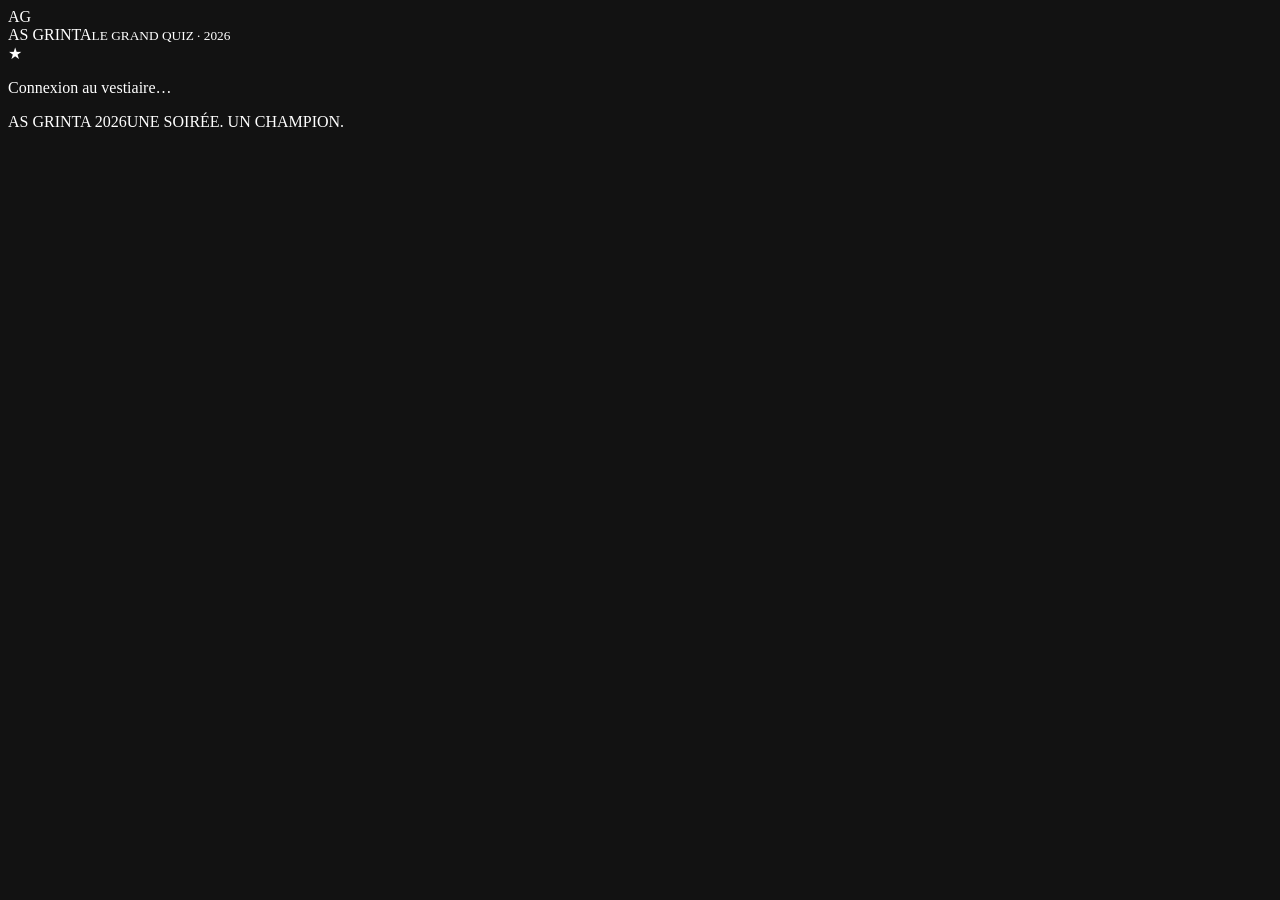
==== grinta-quiz/index.html @ 563c2465 "feat(grinta-quiz): add grinta-quiz/index.html" ====
<!doctype html>
<html lang="fr">
<head>
  <meta charset="utf-8">
  <meta name="viewport" content="width=device-width,initial-scale=1,viewport-fit=cover">
  <meta name="theme-color" content="#071628">
  <meta name="description" content="Le Grand Quiz AS Grinta 2026, une soirée, deux mi-temps, un champion.">
  <meta name="robots" content="noindex,nofollow,noarchive">
  <meta name="color-scheme" content="dark">
  <title>Grand Quiz AS Grinta 2026</title>
  <link rel="preconnect" href="https://fonts.googleapis.com">
  <link rel="preconnect" href="https://fonts.gstatic.com" crossorigin>
  <link href="https://fonts.googleapis.com/css2?family=Barlow+Condensed:wght@600;700;800;900&family=DM+Sans:wght@400;500;600;700;800&display=swap" rel="stylesheet">
  <link rel="stylesheet" href="./style.css">
  <script defer src="../vendor/supabase.js"></script>
  <script defer src="./app.js"></script>
</head>
<body>
  <div class="stadium-glow" aria-hidden="true"></div>
  <div class="shell">
    <header class="brand" aria-label="AS Grinta">
      <div class="crest" aria-hidden="true"><span>AG</span></div>
      <div class="brand-wordmark"><span>AS GRINTA</span><small>LE GRAND QUIZ · 2026</small></div>
      <div class="brand-mark" aria-hidden="true">★</div>
    </header>
    <main id="app" aria-live="polite"><div class="loading"><div class="spinner" aria-hidden="true"></div><p>Connexion au vestiaire…</p></div></main>
    <footer class="foot"><span>AS GRINTA 2026</span><span>UNE SOIRÉE. UN CHAMPION.</span></footer>
  </div>
  <div id="notice" role="status" aria-live="polite"></div>
</body>
</html>
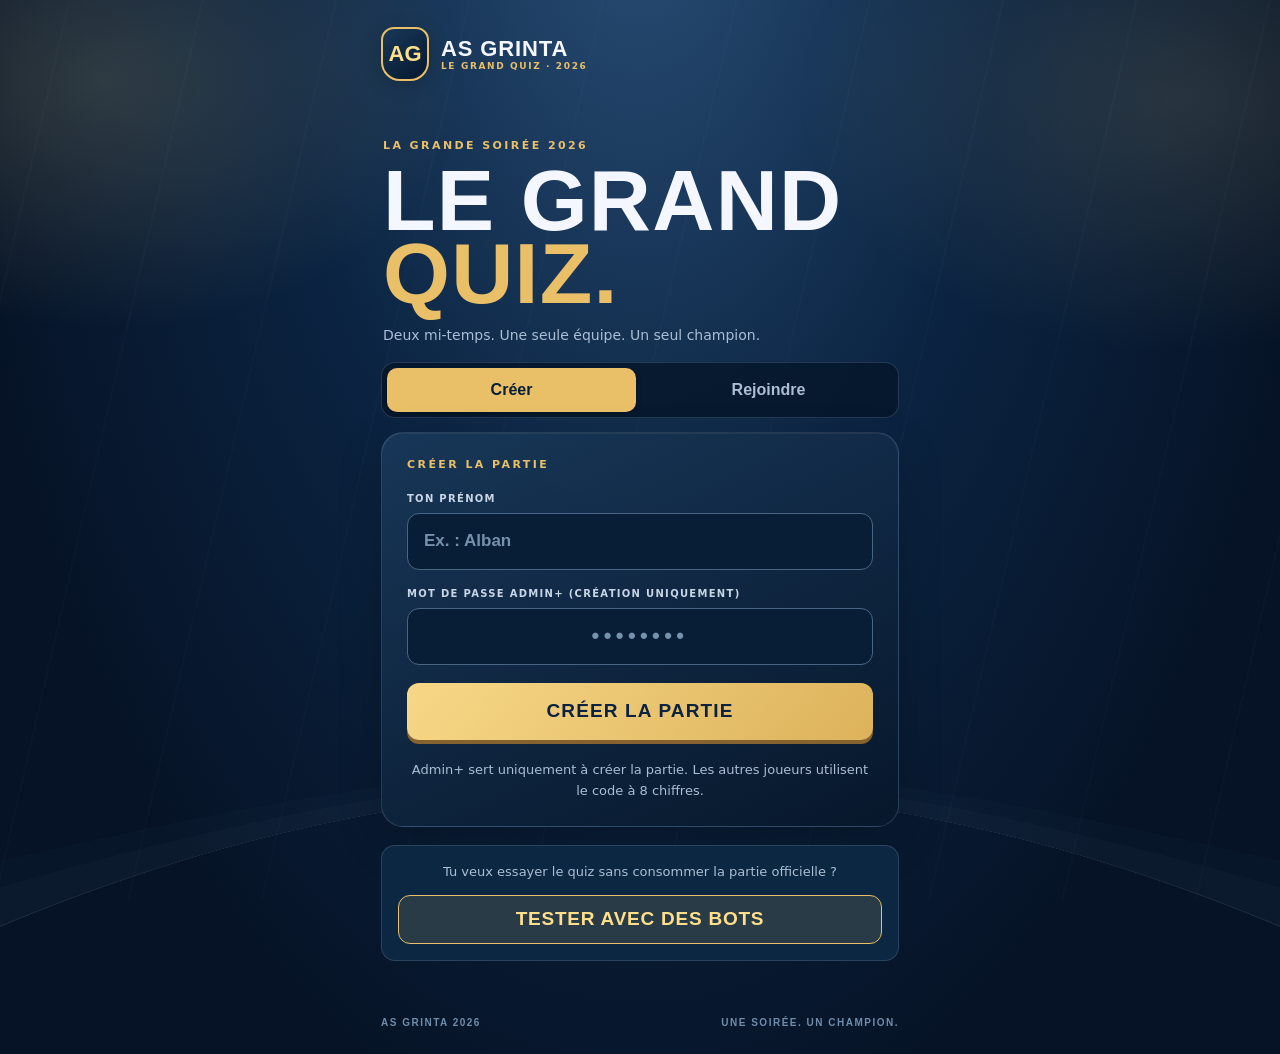
==== commit c980e4a3: "feat(qcm): add visible back to home button on every Grinta screen" ====
--- a/grinta-quiz/index.html
+++ b/grinta-quiz/index.html
@@ -21,7 +21,9 @@
     <header class="brand" aria-label="AS Grinta">
       <div class="crest" aria-hidden="true"><span>AG</span></div>
       <div class="brand-wordmark"><span>AS GRINTA</span><small>LE GRAND QUIZ · 2026</small></div>
-      <div class="brand-mark" aria-hidden="true">★</div>
+      <a class="brand-back" href="../" aria-label="Quitter le quiz et revenir aux jeux" title="Retour aux jeux">
+        <svg viewBox="0 0 24 24" aria-hidden="true"><path d="M6 6l12 12M18 6L6 18"/></svg>
+      </a>
     </header>
     <main id="app" aria-live="polite"><div class="loading"><div class="spinner" aria-hidden="true"></div><p>Connexion au vestiaire…</p></div></main>
     <footer class="foot"><span>AS GRINTA 2026</span><span>UNE SOIRÉE. UN CHAMPION.</span></footer>
--- a/grinta-quiz/style.css
+++ b/grinta-quiz/style.css
@@ -0,0 +1,41 @@
+:root{color-scheme:dark;--navy:#061326;--navy2:#0a2241;--panel:#102b4a;--line:rgba(178,201,235,.18);--text:#f4f7ff;--muted:#aabed5;--gold:#e9bf67;--gold-2:#ffdf8b;--green:#50d3a1;--red:#ff8589;--radius:22px;font-family:'DM Sans',system-ui,sans-serif}
+*{box-sizing:border-box}
+html{min-height:100%;background:var(--navy)}
+body{min-height:100dvh;margin:0;color:var(--text);overflow-x:hidden;background:radial-gradient(ellipse at 50% -15%,#2b5078 0%,#0b2442 42%,var(--navy) 78%)}
+.stadium-glow{position:fixed;inset:0;pointer-events:none;z-index:0;background:radial-gradient(ellipse at 8% 9%,rgba(255,228,147,.16),transparent 22%),radial-gradient(ellipse at 92% 11%,rgba(255,228,147,.13),transparent 23%),repeating-linear-gradient(103deg,transparent 0 66px,rgba(182,205,229,.018) 67px 68px,transparent 69px 130px)}
+.stadium-glow::after{content:'';position:absolute;bottom:-23%;left:50%;width:130vw;height:52vh;max-width:980px;transform:translateX(-50%) perspective(160px) rotateX(45deg);border:2px solid rgba(174,205,226,.13);border-radius:50%;box-shadow:0 0 0 90px rgba(174,205,226,.018),0 0 0 190px rgba(174,205,226,.012)}
+.shell{position:relative;z-index:1;display:flex;flex-direction:column;min-height:100dvh;max-width:550px;margin:auto;padding:clamp(14px,4vw,24px) max(16px,env(safe-area-inset-right)) max(18px,env(safe-area-inset-bottom)) max(16px,env(safe-area-inset-left))}
+.brand{display:flex;align-items:center;gap:12px;min-height:60px;margin-bottom:17px}.crest{display:grid;place-items:center;width:48px;height:54px;flex:none;background:linear-gradient(140deg,#173958,#06182f);border:2px solid var(--gold);border-radius:13px 13px 19px 19px;box-shadow:0 4px 20px #0003}.crest span{font-family:'Barlow Condensed',sans-serif;font-size:22px;font-weight:900;color:var(--gold-2)}.brand-wordmark{display:flex;flex-direction:column;gap:1px}.brand-wordmark>span{font:900 22px/1 'Barlow Condensed',sans-serif;letter-spacing:.04em}.brand-wordmark small{font-size:9px;font-weight:800;letter-spacing:.18em;color:var(--gold)}.brand-mark{margin-left:auto;color:var(--gold);opacity:.65;font-size:22px}
+main{flex:1;display:flex;flex-direction:column}.scene{animation:rise .35s cubic-bezier(.2,.8,.25,1) both;flex:1;display:flex;flex-direction:column}.eyebrow{text-transform:uppercase;letter-spacing:.22em;color:var(--gold);font-size:11px;font-weight:800}.hero{padding:20px 2px 15px}.hero h1,.hero h2,.display{font-family:'Barlow Condensed',sans-serif;font-weight:900;letter-spacing:.015em;text-transform:uppercase}.hero h1{font-size:clamp(54px,15vw,86px);line-height:.85;margin:12px 0 15px}.hero h1 .gold,.hero h2 .gold{color:var(--gold)}.hero h2{font-size:clamp(40px,11vw,64px);line-height:.9;margin:14px 0 12px}.hero p{color:var(--muted);line-height:1.55;margin:0;font-size:14px}
+.panel{padding:22px;border:1px solid var(--line);border-radius:var(--radius);background:linear-gradient(155deg,rgba(25,56,89,.95),rgba(7,23,43,.96));box-shadow:0 16px 45px #0003,inset 0 1px rgba(255,255,255,.055)}
+.field{display:block;margin:0 0 18px}.field span{display:block;color:#c8d6e6;font-size:10px;letter-spacing:.13em;font-weight:800;margin-bottom:9px;text-transform:uppercase}.field input{width:100%;height:57px;border-radius:12px;border:1px solid #496584;background:#081d36;color:#fff;padding:0 16px;font:600 17px 'DM Sans',sans-serif;outline:0}.field input::placeholder{color:#7691ac}.field input:focus{border-color:var(--gold);box-shadow:0 0 0 3px rgba(233,191,103,.16)}.field input.code{font:800 22px 'Barlow Condensed',sans-serif;letter-spacing:.2em;text-transform:uppercase;text-align:center}.primary{min-height:57px;width:100%;border:0;border-radius:12px;background:linear-gradient(130deg,#f7d887,#ddb25b);box-shadow:0 4px 0 #86632e;cursor:pointer;color:#0b2341;font:900 19px 'Barlow Condensed',sans-serif;letter-spacing:.06em;text-transform:uppercase}.primary:disabled{opacity:.65;cursor:wait}.muted{font-size:13px;color:var(--muted);line-height:1.6}.center{text-align:center}.section-title{display:flex;align-items:center;gap:12px;margin:15px 0}.section-title::after{content:'';flex:1;height:1px;background:var(--line)}.chip{display:inline-flex;align-items:center;gap:5px;border:1px solid #567392;border-radius:999px;padding:7px 13px;background:#102b4b;color:#d7e3ef;font-size:11px;font-weight:800;letter-spacing:.1em;text-transform:uppercase}
+.foot{display:flex;justify-content:space-between;gap:8px;color:#718cab;font:700 10px 'Barlow Condensed',sans-serif;letter-spacing:.15em;margin-top:30px;padding:8px 0}.loading{margin:auto;text-align:center;color:var(--muted)}.spinner{height:42px;width:42px;margin:0 auto 16px;border:3px solid #385778;border-top-color:var(--gold);border-radius:50%;animation:spin .9s linear infinite}
+.timer-line{display:flex;align-items:center;justify-content:space-between;gap:16px;margin:16px 0 11px}.big-timer{font:900 48px/.9 'Barlow Condensed',sans-serif;font-variant-numeric:tabular-nums;color:var(--gold-2)}.big-timer.urgent{color:var(--red)}.bar{height:7px;border-radius:999px;overflow:hidden;background:#09223c}.bar i{height:100%;display:block;width:100%;background:linear-gradient(90deg,#f2cf7a,#e8ad4e);border-radius:inherit;transition:width .12s linear}
+.roster{display:grid;grid-template-columns:repeat(2,minmax(0,1fr));gap:9px;padding:0;margin:18px 0;list-style:none}.roster li{display:flex;gap:9px;align-items:center;min-width:0;padding:11px 12px;border:1px solid var(--line);border-radius:12px;background:#102b4aa6;font-size:13px;font-weight:700;overflow-wrap:anywhere}.roster li.me{border-color:#c9a55b}.avatar{display:grid;place-items:center;flex:none;border-radius:50%;background:#274c70;color:var(--gold-2);height:27px;width:27px;font:900 15px 'Barlow Condensed',sans-serif}
+.kicker{display:flex;justify-content:space-between;gap:5px;align-items:center;padding:7px 0;margin-bottom:15px}.kicker>span{font-size:10px;letter-spacing:.12em;font-weight:800;color:var(--gold)}.kicker .pos{font-size:10px;color:var(--muted)}.question-card{padding:22px 19px 25px;border:1px solid rgba(233,191,103,.47);border-radius:21px;background:linear-gradient(155deg,#1c466b,#0d2b4c 65%,#09213d);box-shadow:0 12px 30px #0003}.question-card .number{font-size:11px;font-weight:800;letter-spacing:.18em;color:var(--gold)}.question-card h2{font:800 clamp(27px,7.4vw,39px)/1.16 'Barlow Condensed',sans-serif;text-transform:uppercase;margin:11px 0 0;overflow-wrap:anywhere}.choices{display:grid;gap:11px;margin-top:17px}.choice{min-height:66px;display:flex;align-items:center;gap:13px;width:100%;padding:11px 13px;border:1px solid #3b5a78;border-radius:14px;background:#132e4d;text-align:left;cursor:pointer;color:#f5f8fb;font:700 15px/1.3 'DM Sans',sans-serif}.choice .letter{display:grid;place-items:center;width:39px;height:39px;flex:none;border-radius:10px;background:#24476a;color:var(--gold);font:900 23px 'Barlow Condensed',sans-serif}.choice.selected{border:2px solid var(--gold);background:#294363;padding:10px 12px}.choice.selected .letter{background:var(--gold);color:#072341}.choice:disabled{cursor:default}.choice.correct{background:#13463f;border:2px solid var(--green);padding:10px 12px}.choice.correct .letter{background:var(--green);color:#07312b}.choice.wrong{border:2px solid var(--red);padding:10px 12px;background:#4b2637}.choice.wrong .letter{background:var(--red);color:#43151a}.choice.dim{opacity:.55}.response-note{min-height:33px;text-align:center;padding:13px;color:var(--muted);font-size:12px;font-weight:700}
+.result-status{font:900 42px/.94 'Barlow Condensed',sans-serif;text-transform:uppercase}.result-status.good{color:var(--green)}.result-status.bad{color:var(--red)}.score-gain{margin:12px 0;font:900 46px 'Barlow Condensed',sans-serif;color:var(--gold-2)}.small-list{margin:0;padding:0;list-style:none}.small-list li{display:flex;align-items:center;gap:10px;border-bottom:1px solid var(--line);padding:12px 2px;font-size:14px}.small-list li:last-child{border-bottom:0}.small-list li.you{color:var(--gold)}.small-list .rank-no{color:var(--muted);font:800 20px 'Barlow Condensed',sans-serif;width:24px}.small-list .rank-name{flex:1;font-weight:700}.small-list b{font:900 23px 'Barlow Condensed',sans-serif}.metric{display:flex;flex-direction:column;gap:8px;padding:18px;text-align:center}.metric .number{font:900 88px/.9 'Barlow Condensed',sans-serif;color:var(--gold-2)}.metric span{color:var(--muted);font-size:12px}.countdown-hint{font:700 14px 'DM Sans',sans-serif;color:var(--muted)}.podium{display:flex;align-items:flex-end;justify-content:center;gap:8px;margin:25px 0 15px}.pod{flex:1;min-width:0;display:flex;flex-direction:column;align-items:center;gap:6px;max-width:134px}.pod .circle{display:grid;place-items:center;width:55px;height:55px;border:2px solid var(--gold);border-radius:50%;background:#204466;color:var(--gold);font:900 23px 'Barlow Condensed',sans-serif}.pod .name{font-size:12px;font-weight:800;text-align:center;overflow-wrap:anywhere}.pod .step{display:grid;place-items:center;width:100%;height:75px;border-radius:12px 12px 3px 3px;background:#1a3c5b;color:var(--gold);font:900 40px 'Barlow Condensed',sans-serif;border:1px solid #3a5d7c}.pod.first .step{height:118px;background:linear-gradient(180deg,#8f722f,#463b2d);color:#ffe4a6;border-color:#d7b86f}.pod.third .step{height:56px}.pod .points{font:800 15px 'Barlow Condensed',sans-serif;color:var(--muted)}
+#notice{position:fixed;z-index:10;bottom:max(22px,env(safe-area-inset-bottom));left:50%;transform:translate(-50%,100px);max-width:min(90vw,460px);width:max-content;background:#e9bf67;color:#06213d;padding:13px 18px;border-radius:12px;font-size:13px;font-weight:800;box-shadow:0 9px 40px #0008;opacity:0;transition:transform .25s,opacity .25s}#notice.visible{transform:translate(-50%,0);opacity:1}
+@keyframes rise{from{opacity:0;transform:translateY(12px)}to{opacity:1;transform:translateY(0)}}@keyframes spin{to{transform:rotate(360deg)}}
+@media(min-height:830px){.hero{padding-top:38px}.panel{padding:25px}}
+@media(max-width:360px){.question-card h2{font-size:26px}.choice{font-size:13px}.panel{padding:17px}.hero h1{font-size:52px}}
+@media(prefers-reduced-motion:reduce){*,*::before,*::after{animation:none!important;transition:none!important}}
+/* One-time AS Grinta event: the creator uses Admin+; guests use the 8-digit room code. */
+.entry-tabs{display:grid;grid-template-columns:1fr 1fr;gap:8px;margin:0 0 14px;padding:5px;border:1px solid var(--line);background:rgba(7,23,43,.85);border-radius:14px}
+.entry-tabs button{padding:13px;border:0;border-radius:10px;background:transparent;color:var(--muted);font:800 16px 'DM Sans',sans-serif;cursor:pointer}
+.entry-tabs button.on{color:#081f37;background:var(--gold);box-shadow:0 2px 6px #0003}
+.entry-tabs button:focus-visible,.invite-button:focus-visible{outline:3px solid var(--gold-2);outline-offset:2px}
+.room-invite{display:flex;align-items:center;justify-content:space-between;gap:16px;padding:10px 0 18px;margin-bottom:15px;border-bottom:1px solid var(--line)}
+.room-code{font:900 clamp(31px,8vw,49px)/1.1 'Barlow Condensed',sans-serif;color:var(--gold-2);letter-spacing:.12em;font-variant-numeric:tabular-nums;margin-top:8px}
+.invite-button{background:var(--gold);color:#08213b;border:none;border-radius:12px;padding:13px 16px;font:800 14px 'DM Sans',sans-serif;cursor:pointer;flex:none}
+.invite-button:disabled{opacity:.5;cursor:default}
+@media(max-width:360px){.room-code{font-size:29px;letter-spacing:.07em}.invite-button{padding:12px;font-size:13px}}
+
+
+/* Real server-side bot rehearsals: permanently distinguished from the one-night final. */
+.rehearsal-banner{background:#243c57;border:1px solid var(--gold);padding:10px;border-radius:9px;color:var(--gold-2);text-align:center;font-size:11px;letter-spacing:.1em;font-weight:900;margin-bottom:8px}
+.rehearsal-note{border:1px solid var(--line);border-radius:14px;margin:18px 0;padding:16px;text-align:center;background:#0c2741}
+.rehearsal-note p{color:var(--muted);font-size:13px;line-height:1.55;margin:0 0 12px}
+.rehearsal-note a{color:var(--gold-2);font-size:13px;font-weight:900;text-decoration:underline;text-underline-offset:3px}
+.rehearsal-note .rehearsal-link{display:inline-flex;justify-content:center;align-items:center;width:100%;min-height:49px;border:1px solid var(--gold);border-radius:12px;background:rgba(233,191,103,.13);text-decoration:none;font-family:'Barlow Condensed',sans-serif;font-size:19px;letter-spacing:.04em}
+.field select{appearance:auto;width:100%;min-height:57px;border-radius:12px;border:1px solid #496584;background:#081d36;color:#fff;padding:0 16px;font:700 17px 'DM Sans',sans-serif}
+.practice-again{margin-top:20px}
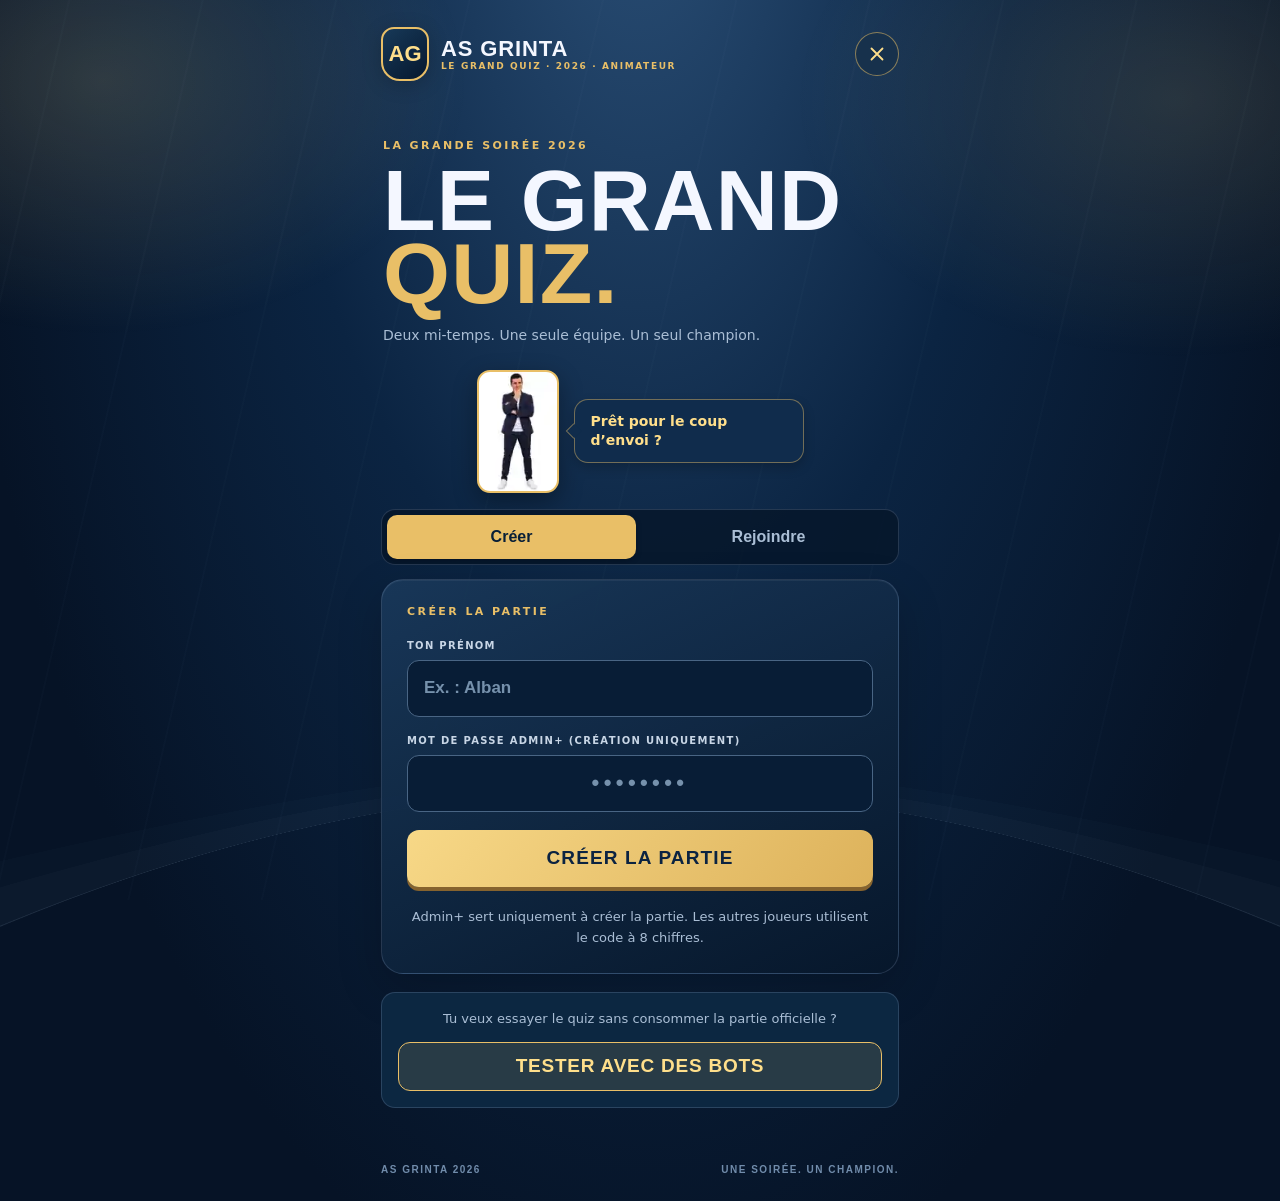
==== commit abbdb179: "feat(grinta): make updated presenter version identifiable on phone" ====
--- a/grinta-quiz/index.html
+++ b/grinta-quiz/index.html
@@ -20,7 +20,7 @@
   <div class="shell">
     <header class="brand" aria-label="AS Grinta">
       <div class="crest" aria-hidden="true"><span>AG</span></div>
-      <div class="brand-wordmark"><span>AS GRINTA</span><small>LE GRAND QUIZ · 2026</small></div>
+      <div class="brand-wordmark"><span>AS GRINTA</span><small>LE GRAND QUIZ · 2026 · ANIMATEUR</small></div>
       <a class="brand-back" href="../" aria-label="Quitter le quiz et revenir aux jeux" title="Retour aux jeux">
         <svg viewBox="0 0 24 24" aria-hidden="true"><path d="M6 6l12 12M18 6L6 18"/></svg>
       </a>
--- a/grinta-quiz/style.css
+++ b/grinta-quiz/style.css
@@ -39,3 +39,53 @@
 .rehearsal-note .rehearsal-link{display:inline-flex;justify-content:center;align-items:center;width:100%;min-height:49px;border:1px solid var(--gold);border-radius:12px;background:rgba(233,191,103,.13);text-decoration:none;font-family:'Barlow Condensed',sans-serif;font-size:19px;letter-spacing:.04em}
 .field select{appearance:auto;width:100%;min-height:57px;border-radius:12px;border:1px solid #496584;background:#081d36;color:#fff;padding:0 16px;font:700 17px 'DM Sans',sans-serif}
 .practice-again{margin-top:20px}
+
+
+/* Same close/back affordance as other Soulieteur mini-games, on every phase. */
+.brand-back{margin-left:auto;flex:none;display:grid;place-items:center;width:44px;height:44px;border:1px solid rgba(233,191,103,.55);border-radius:50%;background:#17314c;color:var(--gold-2);text-decoration:none;cursor:pointer}
+.brand-back svg{width:22px;height:22px;fill:none;stroke:currentColor;stroke-width:2;stroke-linecap:round}
+.brand-back:focus-visible{outline:3px solid var(--gold);outline-offset:3px}
+.brand-back:active{transform:scale(.96)}
+
+
+/* Club-provided original presenter poses, compact mobile atlas (4 columns, 2 rows).
+   These are the original supplied photographs scaled down without changing facial features. */
+.presenter-shot{display:flex;align-items:center;justify-content:center;gap:15px;max-width:100%;min-height:95px;margin:8px 0 16px}
+.presenter-photo{flex:none;width:82px;height:123px;border:2px solid var(--gold);border-radius:13px;background-color:#fff;
+background-image:url("[data-uri]");
+background-repeat:no-repeat;background-size:400% 200%;box-shadow:0 8px 25px #0005}
+.presenter-thinking .presenter-photo{background-position:0% 0%}
+.presenter-excited .presenter-photo{background-position:33.333% 0%}
+.presenter-surprised .presenter-photo{background-position:66.667% 0%}
+.presenter-confident .presenter-photo{background-position:100% 0%}
+.presenter-puzzled .presenter-photo{background-position:0% 100%}
+.presenter-facepalm .presenter-photo{background-position:33.333% 100%}
+.presenter-victory .presenter-photo{background-position:66.667% 100%}
+.presenter-question .presenter-photo{background-position:100% 100%}
+.presenter-cheer .presenter-photo{background-position:66.667% 100%}
+.presenter-bubble{position:relative;border:1px solid rgba(233,191,103,.45);background:#102c4c;color:var(--gold-2);border-radius:14px;padding:12px 16px;max-width:230px;font-size:14px;font-weight:800;line-height:1.35;box-shadow:0 5px 12px #0003}
+.presenter-bubble::before{content:"";position:absolute;left:-7px;top:50%;transform:translateY(-50%) rotate(45deg);width:10px;height:10px;background:#102c4c;border-left:1px solid rgba(233,191,103,.45);border-bottom:1px solid rgba(233,191,103,.45)}
+.add-bot{width:100%;padding:12px;border:1px solid rgba(233,191,103,.65);border-radius:12px;background:#173d5a;color:var(--gold-2);font:800 17px 'DM Sans',sans-serif;margin:10px 0;cursor:pointer}
+.add-bot:disabled{opacity:.4;cursor:default}
+.start-quiz{margin-top:8px}
+.bot-label{font-size:9px;background:#194766;color:var(--gold);padding:2px 4px;border-radius:4px;vertical-align:middle;letter-spacing:.08em}
+@media(max-width:360px){.presenter-photo{width:70px;height:105px}.presenter-bubble{font-size:12px;padding:10px 12px}}
+
+
+/* Host controls — match the other Soulieteur lobbies, never auto-add bots. */
+.add-bot{display:block;width:100%;min-height:50px;border:1px solid var(--gold);border-radius:12px;background:#112f4d;color:var(--gold-2);font:800 17px 'DM Sans',sans-serif;margin:17px 0 10px;cursor:pointer}
+.add-bot:disabled,.start-quiz:disabled{opacity:.52;cursor:default}
+.start-quiz{margin-bottom:15px}
+.bot-label{display:inline-block;margin-left:6px;padding:3px 6px;border-radius:5px;background:rgba(233,191,103,.19);color:var(--gold-2);font-size:9px;font-weight:800;letter-spacing:.08em;vertical-align:middle}
+
+
+/* Kick / remove bots before manual kickoff, as in the other mini-games. */
+.roster .remove-bot{margin-left:auto;flex:none;width:31px;height:31px;border-radius:50%;border:1px solid rgba(233,191,103,.65);background:#223950;color:#fff;font-size:23px;line-height:28px;cursor:pointer}
+.roster .remove-bot:disabled{opacity:.5;cursor:default}
+.roster .remove-bot:focus-visible{outline:2px solid var(--gold-2);outline-offset:2px}
+
+/* Keep the four answer options reachable on small smartphones even with the presenter. */
+.scene[data-screen="question"] .presenter-shot{min-height:0;justify-content:flex-end;gap:9px;margin:3px 0 7px}
+.scene[data-screen="question"] .presenter-photo{width:45px;height:68px;border-radius:9px}
+.scene[data-screen="question"] .presenter-bubble{max-width:170px;padding:8px 11px;font-size:11px}
+.scene[data-screen="question"] .question-card{margin-top:7px!important}
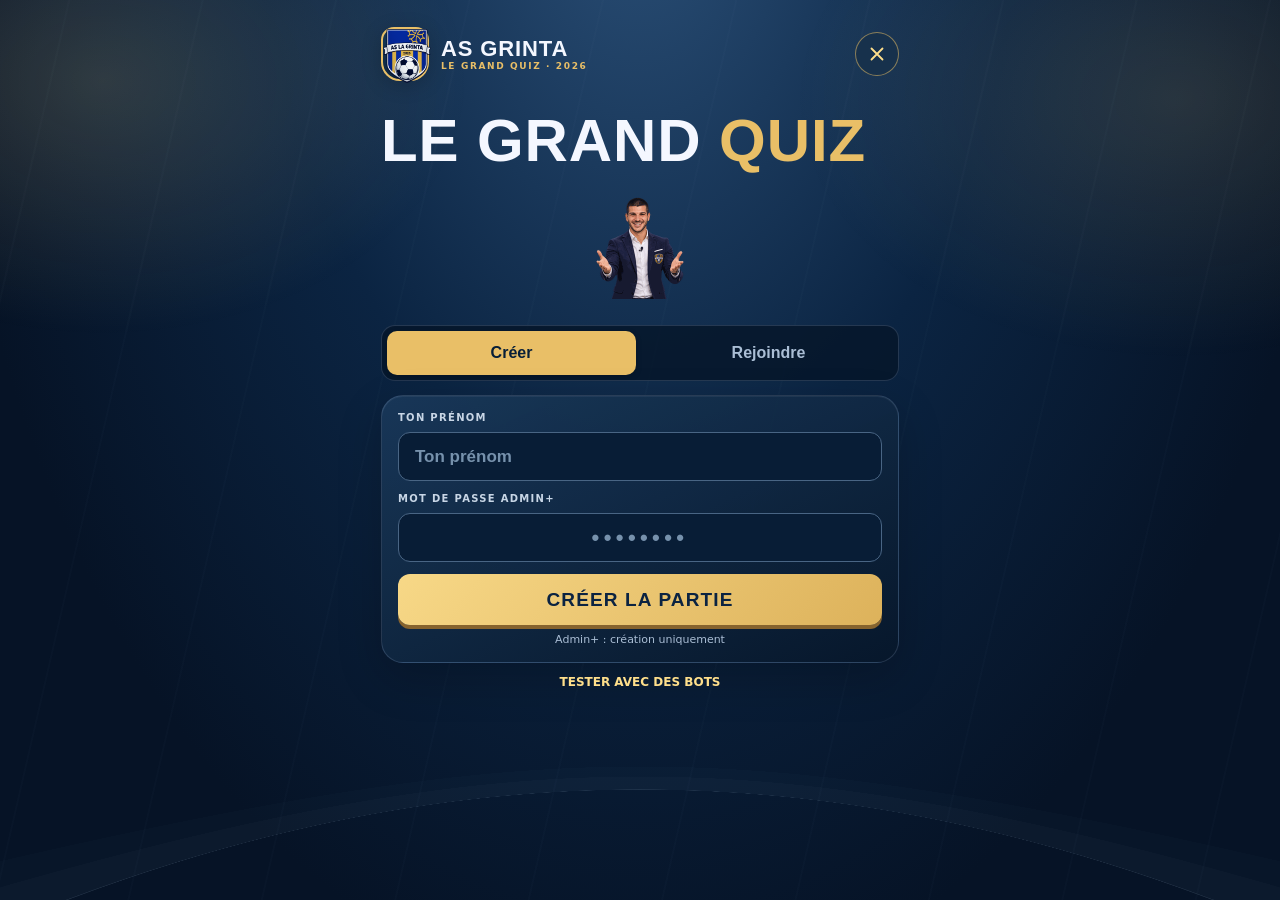
==== commit 9d1ee67f: "ui(asgq): use authentic club crest and clean quiz header" ====
--- a/grinta-quiz/index.html
+++ b/grinta-quiz/index.html
@@ -19,14 +19,13 @@
   <div class="stadium-glow" aria-hidden="true"></div>
   <div class="shell">
     <header class="brand" aria-label="AS Grinta">
-      <div class="crest" aria-hidden="true"><span>AG</span></div>
-      <div class="brand-wordmark"><span>AS GRINTA</span><small>LE GRAND QUIZ · 2026 · ANIMATEUR</small></div>
+      <div class="crest crest-authentic"><img src="./as-grinta-crest.webp" width="48" height="54" alt="Écusson officiel AS Grinta"></div>
+      <div class="brand-wordmark"><span>AS GRINTA</span><small>LE GRAND QUIZ · 2026</small></div>
       <a class="brand-back" href="../" aria-label="Quitter le quiz et revenir aux jeux" title="Retour aux jeux">
         <svg viewBox="0 0 24 24" aria-hidden="true"><path d="M6 6l12 12M18 6L6 18"/></svg>
       </a>
     </header>
     <main id="app" aria-live="polite"><div class="loading"><div class="spinner" aria-hidden="true"></div><p>Connexion au vestiaire…</p></div></main>
-    <footer class="foot"><span>AS GRINTA 2026</span><span>UNE SOIRÉE. UN CHAMPION.</span></footer>
   </div>
   <div id="notice" role="status" aria-live="polite"></div>
 </body>
--- a/grinta-quiz/style.css
+++ b/grinta-quiz/style.css
@@ -50,28 +50,53 @@
 
 /* Club-provided original presenter poses, compact mobile atlas (4 columns, 2 rows).
    These are the original supplied photographs scaled down without changing facial features. */
-.presenter-shot{display:flex;align-items:center;justify-content:center;gap:15px;max-width:100%;min-height:95px;margin:8px 0 16px}
-.presenter-photo{flex:none;width:82px;height:123px;border:2px solid var(--gold);border-radius:13px;background-color:#fff;
-background-image:url("[data-uri]");
-background-repeat:no-repeat;background-size:400% 200%;box-shadow:0 8px 25px #0005}
+/* Cut-out presenter: transparent PNG, original supplied photos, no card or white backdrop. */
+.presenter-shot{display:flex;justify-content:center;align-items:center;gap:0;min-height:0;margin:2px 0 9px}
+.presenter-photo{flex:none;width:96px;height:144px;border:0;border-radius:0;background-color:transparent;background-image:url("./presenter-atlas.png");background-repeat:no-repeat;background-size:400% 200%;background-position:0 0;box-shadow:none;filter:none}
 .presenter-thinking .presenter-photo{background-position:0% 0%}
 .presenter-excited .presenter-photo{background-position:33.333% 0%}
 .presenter-surprised .presenter-photo{background-position:66.667% 0%}
 .presenter-confident .presenter-photo{background-position:100% 0%}
 .presenter-puzzled .presenter-photo{background-position:0% 100%}
 .presenter-facepalm .presenter-photo{background-position:33.333% 100%}
-.presenter-victory .presenter-photo{background-position:66.667% 100%}
-.presenter-question .presenter-photo{background-position:100% 100%}
-.presenter-cheer .presenter-photo{background-position:66.667% 100%}
-.presenter-bubble{position:relative;border:1px solid rgba(233,191,103,.45);background:#102c4c;color:var(--gold-2);border-radius:14px;padding:12px 16px;max-width:230px;font-size:14px;font-weight:800;line-height:1.35;box-shadow:0 5px 12px #0003}
-.presenter-bubble::before{content:"";position:absolute;left:-7px;top:50%;transform:translateY(-50%) rotate(45deg);width:10px;height:10px;background:#102c4c;border-left:1px solid rgba(233,191,103,.45);border-bottom:1px solid rgba(233,191,103,.45)}
-.add-bot{width:100%;padding:12px;border:1px solid rgba(233,191,103,.65);border-radius:12px;background:#173d5a;color:var(--gold-2);font:800 17px 'DM Sans',sans-serif;margin:10px 0;cursor:pointer}
-.add-bot:disabled{opacity:.4;cursor:default}
-.start-quiz{margin-top:8px}
-.bot-label{font-size:9px;background:#194766;color:var(--gold);padding:2px 4px;border-radius:4px;vertical-align:middle;letter-spacing:.08em}
-@media(max-width:360px){.presenter-photo{width:70px;height:105px}.presenter-bubble{font-size:12px;padding:10px 12px}}
-
-
+.presenter-victory .presenter-photo{background-position:100% 100%}
+.presenter-question .presenter-photo{background-position:33.333% 0%}
+.presenter-cheer .presenter-photo{background-position:0% 100%}
+.presenter-bubble{display:none}
+.scene[data-screen="question"] .presenter-photo{width:64px;height:96px}
+.scene[data-screen="lobby"] .presenter-photo{width:80px;height:120px}
+.scene[data-screen="reveal"] .presenter-photo{width:76px;height:114px}
+.scene[data-screen="join"] .presenter-photo{width:90px;height:135px}
+/* Minimal content density, matching other Soulieteur game screens. */
+.hero.hero-compact{padding:6px 0 4px}
+.hero-compact h1{font-size:clamp(41px,10vw,60px);line-height:1;margin:4px 0}
+.hero-compact h2{font-size:clamp(34px,9vw,48px);line-height:1;margin:2px 0}
+.join-panel{padding:16px}
+.join-panel .field{margin-bottom:12px}
+.join-panel .field input{height:49px}
+.join-panel .primary{min-height:51px}
+.entry-hint{margin:8px 0 0;text-align:center;font-size:11px;color:var(--muted)}
+.lobby-panel{padding:14px}
+.lobby-panel .room-invite{margin:0;padding:0 0 8px}
+.lobby-panel .roster{margin:8px 0 13px}
+.rehearsal-banner{background:none;border:0;margin:0;padding:0 0 4px;opacity:.7;letter-spacing:.07em;font-size:9px}
+.quiet-link{display:block;margin:12px 0 5px;text-align:center;color:var(--gold-2);font-size:12px;font-weight:800;text-decoration:none}
+.quiet-link:focus-visible{outline:2px solid var(--gold);outline-offset:4px}
+.ranking-panel{padding:7px 16px}
+.champion-name{color:var(--gold-2);font:900 clamp(34px,9vw,52px) 'Barlow Condensed',sans-serif;text-align:center;margin:4px 0}
+.answer-reveal{display:flex;align-items:center;flex-wrap:wrap;gap:8px;padding:13px;border-radius:13px;background:#133251}
+.answer-reveal span{font-size:10px;letter-spacing:.08em;font-weight:800;color:var(--muted)}
+.answer-reveal strong{font:800 18px/1.25 'DM Sans',sans-serif;flex:1 1 55%;overflow-wrap:anywhere}
+.answer-reveal b{font:900 18px 'Barlow Condensed',sans-serif;color:var(--gold-2)}
+.scene[data-screen="question"] .timer-line{margin:3px 0}
+.scene[data-screen="question"] .big-timer{font-size:37px}
+.scene[data-screen="question"] .kicker{margin-bottom:5px}
+.scene[data-screen="question"] .question-card{padding:13px}
+.scene[data-screen="question"] .question-card h2{font-size:clamp(23px,7vw,34px);margin:0}
+.scene[data-screen="question"] .choices{gap:8px;margin-top:9px}
+.scene[data-screen="question"] .choice{min-height:54px;padding:8px 11px}
+.scene[data-screen="question"] .response-note{min-height:15px;padding:4px}
+@media(max-width:360px){.scene[data-screen="question"] .presenter-photo{width:58px;height:87px}.join-panel{padding:12px}}
 /* Host controls — match the other Soulieteur lobbies, never auto-add bots. */
 .add-bot{display:block;width:100%;min-height:50px;border:1px solid var(--gold);border-radius:12px;background:#112f4d;color:var(--gold-2);font:800 17px 'DM Sans',sans-serif;margin:17px 0 10px;cursor:pointer}
 .add-bot:disabled,.start-quiz:disabled{opacity:.52;cursor:default}
@@ -84,8 +109,8 @@
 .roster .remove-bot:disabled{opacity:.5;cursor:default}
 .roster .remove-bot:focus-visible{outline:2px solid var(--gold-2);outline-offset:2px}
 
-/* Keep the four answer options reachable on small smartphones even with the presenter. */
-.scene[data-screen="question"] .presenter-shot{min-height:0;justify-content:flex-end;gap:9px;margin:3px 0 7px}
-.scene[data-screen="question"] .presenter-photo{width:45px;height:68px;border-radius:9px}
-.scene[data-screen="question"] .presenter-bubble{max-width:170px;padding:8px 11px;font-size:11px}
-.scene[data-screen="question"] .question-card{margin-top:7px!important}
+/* Host-only manual control: no timer or progress UI. */
+.choice.readonly{cursor:default;user-select:text}
+.host-next{margin-top:18px}
+
+.host-label{display:inline-block;margin-left:6px;padding:3px 6px;border-radius:5px;background:rgba(80,211,161,.14);color:var(--green);font-size:9px;font-weight:800;letter-spacing:.04em;vertical-align:middle}
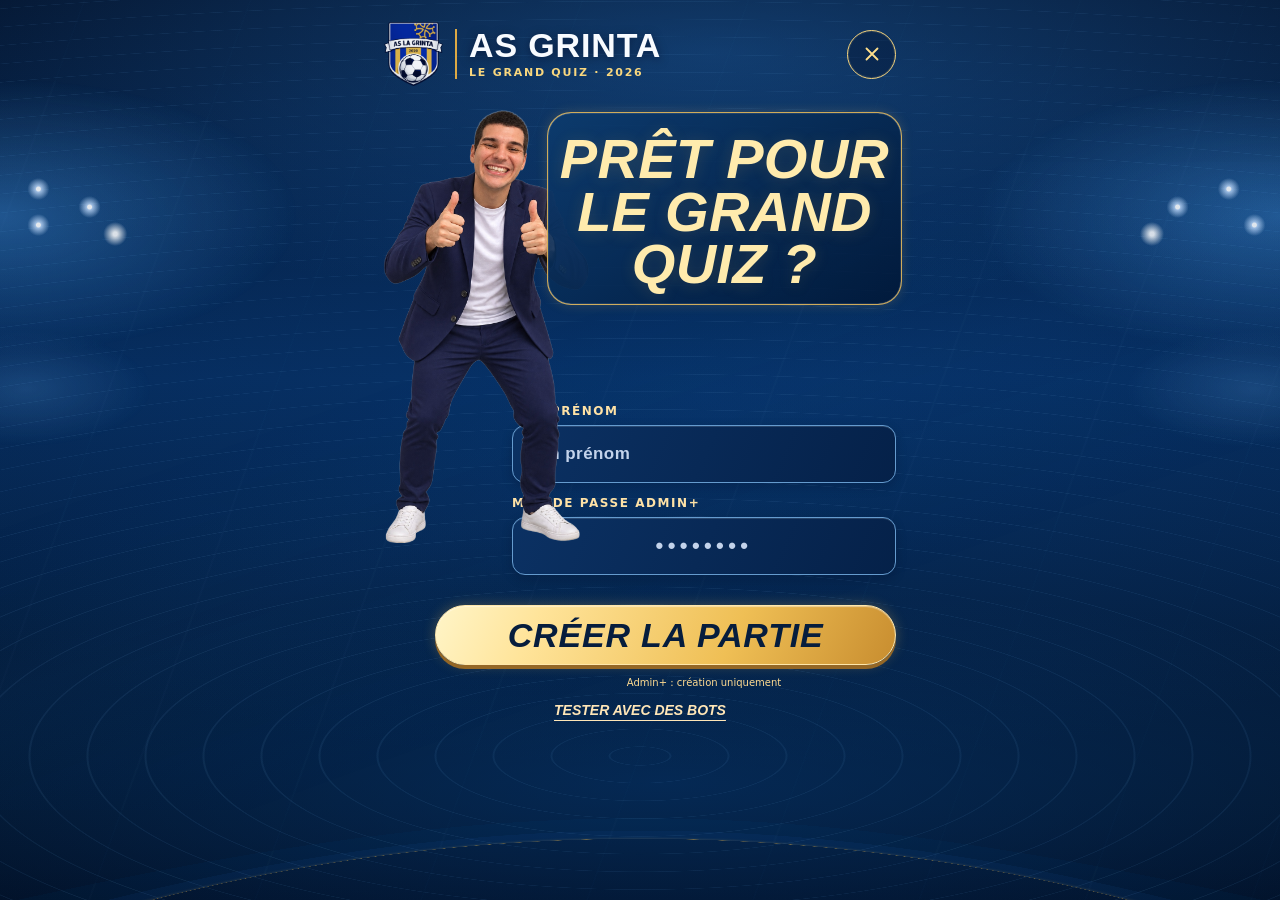
==== commit d8551b6f: "Grand Quiz: add persistent network status indicator" ====
--- a/grinta-quiz/index.html
+++ b/grinta-quiz/index.html
@@ -25,6 +25,7 @@
         <svg viewBox="0 0 24 24" aria-hidden="true"><path d="M6 6l12 12M18 6L6 18"/></svg>
       </a>
     </header>
+    <div id="network-status" role="status" aria-live="polite" hidden>Connexion interrompue. Reconnexion automatique en cours…</div>
     <main id="app" aria-live="polite"><div class="loading"><div class="spinner" aria-hidden="true"></div><p>Connexion au vestiaire…</p></div></main>
   </div>
   <div id="notice" role="status" aria-live="polite"></div>
--- a/grinta-quiz/style.css
+++ b/grinta-quiz/style.css
@@ -48,20 +48,10 @@
 .brand-back:active{transform:scale(.96)}
 
 
-/* Club-provided original presenter poses, compact mobile atlas (4 columns, 2 rows).
-   These are the original supplied photographs scaled down without changing facial features. */
-/* Cut-out presenter: transparent PNG, original supplied photos, no card or white backdrop. */
+/* Each club photograph is a separate full-resolution 1024×1536 transparent PNG.
+   No upscaling from a low-resolution sprite, and no white image backgrounds. */
 .presenter-shot{display:flex;justify-content:center;align-items:center;gap:0;min-height:0;margin:2px 0 9px}
-.presenter-photo{flex:none;width:96px;height:144px;border:0;border-radius:0;background-color:transparent;background-image:url("./presenter-atlas.png");background-repeat:no-repeat;background-size:400% 200%;background-position:0 0;box-shadow:none;filter:none}
-.presenter-thinking .presenter-photo{background-position:0% 0%}
-.presenter-excited .presenter-photo{background-position:33.333% 0%}
-.presenter-surprised .presenter-photo{background-position:66.667% 0%}
-.presenter-confident .presenter-photo{background-position:100% 0%}
-.presenter-puzzled .presenter-photo{background-position:0% 100%}
-.presenter-facepalm .presenter-photo{background-position:33.333% 100%}
-.presenter-victory .presenter-photo{background-position:100% 100%}
-.presenter-question .presenter-photo{background-position:33.333% 0%}
-.presenter-cheer .presenter-photo{background-position:0% 100%}
+.presenter-photo{display:block;flex:none;width:96px;height:auto;aspect-ratio:2 / 3;object-fit:contain;object-position:center bottom;border:0;border-radius:0;background:transparent;box-shadow:none;filter:none;image-rendering:auto}
 .presenter-bubble{display:none}
 .scene[data-screen="question"] .presenter-photo{width:64px;height:96px}
 .scene[data-screen="lobby"] .presenter-photo{width:80px;height:120px}
@@ -101,7 +91,6 @@
 .add-bot{display:block;width:100%;min-height:50px;border:1px solid var(--gold);border-radius:12px;background:#112f4d;color:var(--gold-2);font:800 17px 'DM Sans',sans-serif;margin:17px 0 10px;cursor:pointer}
 .add-bot:disabled,.start-quiz:disabled{opacity:.52;cursor:default}
 .start-quiz{margin-bottom:15px}
-.bot-label{display:inline-block;margin-left:6px;padding:3px 6px;border-radius:5px;background:rgba(233,191,103,.19);color:var(--gold-2);font-size:9px;font-weight:800;letter-spacing:.08em;vertical-align:middle}
 
 
 /* Kick / remove bots before manual kickoff, as in the other mini-games. */
@@ -113,4 +102,1399 @@
 .choice.readonly{cursor:default;user-select:text}
 .host-next{margin-top:18px}
 
-.host-label{display:inline-block;margin-left:6px;padding:3px 6px;border-radius:5px;background:rgba(80,211,161,.14);color:var(--green);font-size:9px;font-weight:800;letter-spacing:.04em;vertical-align:middle}
+
+/* AS Grinta — mobile-first master-operated quiz. No clipped iPhone status-bar area. */
+html,body{overflow-x:hidden}
+body{-webkit-text-size-adjust:100%;overscroll-behavior-y:contain}
+.shell{min-height:100dvh;max-width:520px;padding-top:calc(env(safe-area-inset-top,0px) + 16px);padding-bottom:calc(env(safe-area-inset-bottom,0px) + 18px)}
+/* Transparent header: keep the original club crest, title and accessible exit, without a contrasting bar. */
+.brand{position:relative;top:auto;z-index:5;min-height:56px;margin:0 0 6px;padding:5px 1px;background:transparent;backdrop-filter:none;-webkit-backdrop-filter:none;box-shadow:none;border:0}
+.crest.crest-authentic{width:48px;height:54px;padding:0;border:0;background:none;box-shadow:none;border-radius:0}
+.crest-authentic img{display:block;width:100%;height:100%;object-fit:contain;filter:none}
+.brand-wordmark>span{font-size:21px}
+.brand-wordmark small{font-size:9px}
+.brand-back{min-width:44px;min-height:44px;touch-action:manipulation}
+.scene{overflow:visible;min-width:0;padding-bottom:6px}
+.panel{max-width:100%}
+.stage-head{display:grid;grid-template-columns:minmax(0,1fr) auto;align-items:center;gap:6px;min-width:0;min-height:154px;margin:0 0 10px}
+.stage-head .stage-copy{min-width:0}
+.stage-copy h1,.stage-copy h2{font-family:'Barlow Condensed',sans-serif;font-weight:900;letter-spacing:.012em;line-height:.91;text-transform:uppercase;margin:0}
+.stage-copy h1{font-size:clamp(47px,13vw,68px)}
+.stage-copy h2{font-size:clamp(36px,10vw,52px)}
+.stage-copy .gold{color:var(--gold-2)}
+.stage-head .presenter-shot{justify-content:end;align-items:center;margin:0;overflow:visible;min-width:0}
+.stage-head .presenter-photo{width:112px;height:168px;flex:none;background:transparent;object-fit:contain;filter:none;border:0;box-shadow:none}
+.stage-lobby{min-height:119px;margin-bottom:6px}
+.stage-lobby .presenter-photo{width:90px;height:135px}
+.stage-intro .presenter-photo{width:120px;height:180px}
+.stage-halftime .presenter-photo{width:96px;height:144px}
+.stage-reveal{min-height:113px;margin:0 0 7px}
+.stage-reveal .presenter-photo{width:85px;height:127.5px}
+.stage-podium .presenter-photo{width:108px;height:162px}
+.scene[data-screen="join"] .entry-tabs{margin-top:0}
+.scene[data-screen="join"] .join-panel{margin-top:0}
+.scene[data-screen="question"] .question-topline{display:flex;align-items:center;justify-content:space-between;gap:9px;min-height:105px}
+.scene[data-screen="question"] .question-topline .kicker{display:flex;flex-direction:column;align-items:flex-start;gap:10px;margin:0;flex:1}
+.scene[data-screen="question"] .question-topline .kicker>span{font-size:12px}
+.scene[data-screen="question"] .question-topline .kicker .pos{font-size:12px}
+.scene[data-screen="question"] .question-topline .presenter-shot{margin:0;justify-content:flex-end}
+.scene[data-screen="question"] .question-topline .presenter-photo{width:82px;height:123px}
+.scene[data-screen="question"] .question-card{margin-top:0}
+.scene[data-screen="question"] .choice.readonly{cursor:default;user-select:none}
+.scene[data-screen="question"] .choices{margin-bottom:10px}
+.scene[data-screen="question"] .start-quiz{margin-top:12px}
+.scene[data-screen="reveal"] .result-status{font-size:clamp(30px,8.5vw,40px);line-height:1}
+.scene[data-screen="reveal"] .answer-reveal{margin-bottom:6px}
+.scene[data-screen="intro"] .panel{padding:16px}
+.scene[data-screen="halftime"] .start-quiz{margin-top:14px}
+.scene[data-screen="finished"] .podium{margin-top:12px}
+.primary,.choice,.invite-button,.add-bot,.entry-tabs button{touch-action:manipulation}
+.host-next,.start-quiz[data-start-quiz]{position:sticky;bottom:calc(env(safe-area-inset-bottom,0px) + 9px);z-index:3;box-shadow:0 3px 0 #86632e,0 8px 24px #061326bd}
+.primary:focus-visible,.choice:focus-visible,.add-bot:focus-visible{outline:3px solid var(--gold-2);outline-offset:3px}
+/* The presenter atlas positions correspond to the actual supplied gestures. */
+@media(max-height:740px){
+  .shell{padding-top:calc(env(safe-area-inset-top,0px) + 8px);padding-bottom:calc(env(safe-area-inset-bottom,0px) + 10px)}
+  .brand{min-height:50px;margin-bottom:3px;padding:2px 0}
+  .crest.crest-authentic{width:41px;height:47px}
+  .stage-head{min-height:122px;margin-bottom:5px}
+  .stage-head .presenter-photo{width:90px;height:135px}
+  .stage-intro .presenter-photo{width:100px;height:150px}
+  .stage-lobby{min-height:108px}
+  .stage-lobby .presenter-photo{width:80px;height:120px}
+  .stage-reveal{min-height:100px}
+  .stage-reveal .presenter-photo{width:74px;height:111px}
+  .stage-copy h1{font-size:clamp(42px,12vw,59px)}
+  .stage-copy h2{font-size:clamp(34px,9vw,46px)}
+  .scene[data-screen="question"] .question-topline{min-height:85px}
+  .scene[data-screen="question"] .question-topline .presenter-photo{width:68px;height:102px}
+  .entry-tabs{margin-bottom:9px}
+  .entry-tabs button{padding:10px}
+  .join-panel{padding:13px}
+  .join-panel .field input{height:47px}
+  .join-panel .primary{min-height:49px}
+}
+@media(max-width:359px){
+  .brand-wordmark>span{font-size:19px}
+  .stage-head{grid-template-columns:minmax(0,1fr) 78px;gap:3px}
+  .stage-head .presenter-photo{width:78px;height:117px}
+  .stage-copy h1{font-size:43px}
+  .stage-copy h2{font-size:35px}
+  .scene[data-screen="question"] .question-topline .presenter-photo{width:62px;height:93px}
+  .scene[data-screen="question"] .question-card h2{font-size:25px}
+}
+
+/* Make the original transparent presenter a leading, readable visual on phones.
+   The image occupies its own column, never covers the answer buttons or room code. */
+.stage-head{
+  grid-template-columns:minmax(0,47%) minmax(0,1fr);
+  column-gap:8px;
+  min-height:220px;
+  align-items:center;
+  isolation:isolate;
+}
+.stage-head .presenter-shot{
+  grid-column:1;
+  grid-row:1;
+  align-self:end;
+  justify-content:flex-start;
+  align-items:flex-end;
+  width:100%;
+  min-width:0;
+  margin:0;
+}
+.stage-head .stage-copy{
+  grid-column:2;
+  grid-row:1;
+  min-width:0;
+  align-self:center;
+}
+.stage-head .presenter-photo{
+  display:block;
+  width:min(100%,clamp(138px,43vw,180px));
+  height:auto;
+  aspect-ratio:2 / 3;
+  background-size:400% 200%;
+  background-color:transparent;
+}
+.stage-lobby{min-height:228px;margin-bottom:6px}
+.scene[data-screen="lobby"] .stage-lobby .presenter-photo{width:min(100%,clamp(148px,46vw,190px));height:auto}
+.stage-welcome{min-height:218px}
+.scene[data-screen="join"] .stage-welcome .presenter-photo{width:min(100%,clamp(138px,43vw,180px));height:auto}
+.stage-intro{min-height:230px}
+.stage-intro .presenter-photo{width:min(100%,clamp(145px,44vw,180px));height:auto}
+.stage-halftime{min-height:216px}
+.stage-halftime .presenter-photo{width:min(100%,clamp(138px,42vw,175px));height:auto}
+.stage-reveal{min-height:204px;margin-bottom:8px}
+.scene[data-screen="reveal"] .stage-reveal .presenter-photo{width:min(100%,clamp(134px,41vw,168px));height:auto}
+.stage-podium{min-height:233px}
+.stage-podium .presenter-photo{width:min(100%,clamp(145px,44vw,182px));height:auto}
+/* On question screens the presenter sits LEFT of the question number. */
+.scene[data-screen="question"] .question-topline{
+  display:grid;
+  grid-template-columns:minmax(0,39%) minmax(0,1fr);
+  align-items:center;
+  column-gap:12px;
+  min-height:182px;
+}
+.scene[data-screen="question"] .question-topline .presenter-shot{
+  grid-column:1;
+  grid-row:1;
+  justify-content:flex-start;
+  align-self:end;
+  margin:0;
+}
+.scene[data-screen="question"] .question-topline .presenter-photo{
+  width:min(100%,clamp(115px,36vw,158px));
+  height:auto;
+  aspect-ratio:2 / 3;
+}
+.scene[data-screen="question"] .question-topline .kicker{
+  grid-column:2;
+  grid-row:1;
+  align-items:flex-start;
+  margin:0;
+  min-width:0;
+}
+/* Shorter screens keep a generously sized figure but prioritise controls. */
+@media(max-height:740px){
+  .stage-head{min-height:183px}
+  .stage-head .presenter-photo{width:min(100%,130px);height:auto}
+  .stage-lobby{min-height:190px}
+  .scene[data-screen="lobby"] .stage-lobby .presenter-photo{width:min(100%,138px);height:auto}
+  .scene[data-screen="join"] .stage-welcome .presenter-photo{width:min(100%,130px);height:auto}
+  .scene[data-screen="reveal"] .stage-reveal .presenter-photo{width:min(100%,130px);height:auto}
+  .stage-intro,.stage-podium{min-height:201px}
+  .stage-reveal{min-height:174px}
+  .scene[data-screen="question"] .question-topline{min-height:152px}
+  .scene[data-screen="question"] .question-topline .presenter-photo{width:min(100%,107px);height:auto}
+}
+@media(max-width:359px){
+  .stage-head{grid-template-columns:minmax(0,43%) minmax(0,1fr);column-gap:6px}
+  .stage-head .presenter-photo{width:100%;height:auto}
+  .scene[data-screen="join"] .stage-welcome .presenter-photo,
+  .scene[data-screen="lobby"] .stage-lobby .presenter-photo,
+  .scene[data-screen="reveal"] .stage-reveal .presenter-photo{width:100%;height:auto}
+  .stage-copy h2{font-size:clamp(34px,9vw,43px)}
+  .scene[data-screen="question"] .question-topline{grid-template-columns:minmax(0,36%) minmax(0,1fr);column-gap:8px}
+  .scene[data-screen="question"] .question-topline .presenter-photo{width:100%;height:auto}
+}
+
+
+/* ═══════════════════════════════════════════════════════════════════════
+   AS GRINTA / GRAND QUIZ — CLUB-NIGHT BROADCAST ART DIRECTION
+   Original crest + full-resolution host photography, without image filters.
+   Deliberately no countdown, timer, automatic transition or extra copy.
+   ═══════════════════════════════════════════════════════════════════════ */
+:root{
+  --stage-ink:#07172e;
+  --stage-blue:#102f53;
+  --stage-blue-light:#1d456c;
+  --stage-gold:#f4cd78;
+  --stage-gold-bright:#ffe5a2;
+  --stage-rule:rgba(244,205,120,.32);
+  --stage-soft:rgba(193,218,238,.20);
+}
+body{
+  background:
+    radial-gradient(ellipse 90% 45% at 50% -10%,rgba(51,102,151,.58),transparent 86%),
+    radial-gradient(ellipse 120% 55% at 48% 45%,rgba(17,54,89,.70),transparent 85%),
+    linear-gradient(160deg,#0b233e 0%,#06162b 76%);
+}
+.stadium-glow{
+  background:
+    radial-gradient(ellipse 36% 19% at 7% 11%,rgba(252,220,152,.10),transparent 91%),
+    radial-gradient(ellipse 36% 19% at 94% 11%,rgba(252,220,152,.10),transparent 91%),
+    repeating-linear-gradient(110deg,transparent 0 96px,rgba(179,212,240,.020) 97px 98px,transparent 99px 192px);
+}
+.stadium-glow::after{
+  border:1px solid rgba(185,213,234,.10);
+  box-shadow:0 0 0 68px rgba(189,214,233,.012),0 0 0 156px rgba(189,214,233,.008);
+}
+.brand{margin-bottom:13px}
+.brand-wordmark>span{font-size:clamp(21px,6vw,25px);letter-spacing:.065em}
+.brand-wordmark small{letter-spacing:.21em;color:var(--stage-gold)}
+.brand-back{background:rgba(13,40,69,.62);border-color:var(--stage-rule)}
+.brand-back:hover{background:rgba(38,70,104,.75)}
+.scene{position:relative;min-width:0}
+.eyebrow{color:var(--stage-gold);letter-spacing:.20em}
+.panel{
+  border:1px solid rgba(189,212,235,.18);
+  background:linear-gradient(153deg,rgba(23,55,89,.95),rgba(8,28,51,.97) 78%);
+  box-shadow:0 18px 46px rgba(0,10,27,.30),inset 0 1px rgba(255,255,255,.07);
+}
+.primary{
+  border:1px solid rgba(255,239,190,.46);
+  background:linear-gradient(115deg,#ffdfa0 0%,#edbf65 55%,#c99b46 100%);
+  color:#0a203a;
+  box-shadow:0 4px 0 #765323,0 9px 27px rgba(1,11,23,.3);
+  font-size:19px;
+  letter-spacing:.095em;
+}
+.primary:enabled:active{transform:translateY(2px);box-shadow:0 2px 0 #765323}
+.primary:disabled{opacity:.52;cursor:not-allowed;filter:saturate(.55)}
+.stage-head{
+  position:relative;
+  isolation:isolate;
+  overflow:visible;
+}
+.stage-head::before{
+  content:"";position:absolute;z-index:-1;
+  width:58%;height:88%;top:5%;left:0;
+  border-radius:50%;
+  background:radial-gradient(ellipse,rgba(69,122,171,.24),rgba(32,79,123,.07) 49%,transparent 72%);
+  pointer-events:none;
+}
+.stage-head .presenter-photo{image-rendering:auto;filter:none;box-shadow:none}
+.stage-copy h1,.stage-copy h2{
+  color:#f8f8fb;
+  font-weight:900;
+  letter-spacing:.025em;
+  text-shadow:0 3px 20px rgba(1,10,27,.28);
+}
+.stage-copy h2::after,.stage-copy h1::after{
+  content:"";display:block;width:46px;height:3px;
+  background:linear-gradient(90deg,var(--stage-gold-bright),#bd8b3e);
+  border-radius:4px;margin:13px 0 0;
+}
+.stage-welcome .stage-copy h1{font-size:clamp(43px,12vw,65px)}
+.stage-lobby .stage-copy h2{font-size:clamp(37px,10vw,56px)}
+.stage-intro,.stage-halftime,.stage-podium{
+  border-bottom:1px solid rgba(234,199,122,.18);
+  padding-bottom:7px;
+}
+.stage-intro::after,.stage-halftime::after{
+  position:absolute;z-index:-1;right:0;top:2px;
+  font:900 clamp(86px,25vw,122px)/.9 'Barlow Condensed',sans-serif;
+  color:rgba(244,205,120,.055);pointer-events:none;
+}
+.stage-intro::after{content:"01"}
+.stage-halftime::after{content:"02"}
+.rehearsal-banner{
+  padding:2px 0 7px;
+  color:#e5c783;
+  background:none;
+  border:none;
+  letter-spacing:.08em;
+  font-size:10px;
+}
+.entry-tabs{background:rgba(6,23,43,.72);border-color:var(--stage-soft);padding:5px}
+.entry-tabs button.on{background:linear-gradient(125deg,#ffdfa0,#ddb45f)}
+.field input{background:rgba(4,22,42,.66);border-color:rgba(158,189,215,.35)}
+.field input:focus{border-color:var(--stage-gold);box-shadow:0 0 0 3px rgba(244,205,120,.14)}
+.join-panel{border-top:2px solid rgba(244,205,120,.6)}
+/* The lobby resembles a club match-day dressing-room board, not a form. */
+.lobby-panel{border-top:2px solid rgba(241,201,121,.57)}
+.room-invite{border-color:rgba(244,205,120,.20)}
+.lobby-panel .room-code{
+  font-size:clamp(32px,9vw,50px);
+  color:var(--stage-gold-bright);
+  text-shadow:0 3px 16px rgba(235,177,69,.14);
+  font-variant-numeric:tabular-nums;
+}
+.invite-button{
+  min-height:48px;border:1px solid rgba(255,238,189,.45);
+  background:linear-gradient(130deg,#f6d68f,#dfb563);
+}
+.roster li{background:rgba(16,46,78,.72);border:1px solid rgba(178,200,226,.22)}
+.roster li.me{border-color:rgba(245,204,116,.76)}
+.roster .remove-bot{border-color:rgba(244,205,120,.45)}
+.add-bot{background:rgba(13,40,67,.78);color:var(--stage-gold);border-color:rgba(244,205,120,.78)}
+.add-bot:active{background:rgba(41,71,101,.86)}
+/* On-air question: compact round plate, strong question, four illuminated answer bays. */
+.scene[data-screen="question"] .question-topline{
+  position:relative;margin:0 0 13px;
+  border-bottom:1px solid rgba(244,205,120,.24);
+  padding:0 0 5px;
+}
+.scene[data-screen="question"] .question-topline::after{
+  content:"";position:absolute;left:0;bottom:-1px;width:42%;
+  height:2px;background:linear-gradient(90deg,#f7d794,rgba(244,205,120,0));
+}
+.scene[data-screen="question"] .question-topline .kicker{
+  display:flex;flex-direction:column;align-items:flex-start;
+  justify-content:center;gap:11px;
+}
+.scene[data-screen="question"] .question-topline .kicker>span,
+.result-kicker>span{font-size:11px}
+.round-chip{
+  display:inline-flex;align-items:center;
+  width:fit-content;min-height:29px;padding:6px 9px;
+  border:1px solid rgba(245,204,118,.55);border-radius:6px;
+  color:var(--stage-gold-bright)!important;
+  background:rgba(14,43,72,.6);
+  font-size:10px!important;font-weight:900!important;
+  line-height:1;letter-spacing:.09em!important;
+}
+.scene[data-screen="question"] .question-topline .kicker .pos,
+.result-kicker .pos{
+  color:#c8d9e8;
+  font:800 11px/1.1 'DM Sans',sans-serif;
+  letter-spacing:.08em;
+  white-space:nowrap;
+}
+.scene[data-screen="question"] .question-topline .kicker .pos b,
+.result-kicker .pos b{
+  color:#fff4d0;
+  font:900 clamp(30px,8vw,42px)/1 'Barlow Condensed',sans-serif;
+  vertical-align:middle;
+}
+.scene[data-screen="question"] .question-topline .kicker .pos small,
+.result-kicker .pos small{
+  color:var(--stage-gold);font-size:12px;font-weight:800;
+}
+.scene[data-screen="question"] .question-card{
+  position:relative;isolation:isolate;overflow:hidden;
+  display:flex;flex-direction:column;justify-content:space-between;
+  gap:11px;min-height:166px;padding:18px 18px 17px;
+  border:1px solid rgba(244,205,120,.75);
+  border-radius:17px;
+  background:
+    radial-gradient(ellipse at 110% -22%,rgba(71,129,174,.48),transparent 66%),
+    linear-gradient(155deg,#1b456a,#0e2d50 54%,#091c36);
+  box-shadow:0 14px 35px rgba(0,8,26,.39),inset 0 1px rgba(255,243,201,.18);
+}
+.scene[data-screen="question"] .question-card::before{
+  content:"";position:absolute;z-index:-1;right:-16px;top:9px;
+  width:152px;height:162px;
+  background:url("./as-grinta-crest.webp") center/contain no-repeat;
+  opacity:.075;pointer-events:none;
+}
+.scene[data-screen="question"] .question-card::after{
+  content:"";position:absolute;left:19px;right:19px;top:0;
+  height:3px;border-radius:0 0 5px 5px;
+  background:linear-gradient(90deg,#d29d45,#ffe6a8 48%,rgba(227,174,82,0));
+}
+.question-card-top{
+  display:flex;align-items:center;justify-content:space-between;gap:10px;
+  color:#e8ce91;font:900 10px/1 'DM Sans',sans-serif;letter-spacing:.18em;
+}
+.question-card-index{
+  color:#ffe4a3;font:900 20px/1 'Barlow Condensed',sans-serif;
+  letter-spacing:.09em;
+}
+.scene[data-screen="question"] .question-card h2{
+  color:#fff;font:800 clamp(25px,7.4vw,38px)/1.18 'Barlow Condensed',sans-serif;
+  text-transform:none;letter-spacing:.004em;
+  margin:4px 0;overflow-wrap:anywhere;
+  text-wrap:pretty;
+}
+.question-card-bottom{display:flex;gap:5px;align-items:center}
+.question-card-bottom span{width:17px;height:3px;border-radius:2px;background:rgba(244,205,120,.35)}
+.question-card-bottom span:first-child{width:43px;background:#f2cb77}
+.scene[data-screen="question"] .choices{
+  display:grid;gap:9px;margin:13px 0 7px;
+}
+.scene[data-screen="question"] .choice{
+  position:relative;isolation:isolate;overflow:hidden;
+  display:flex;align-items:center;gap:12px;
+  min-height:67px;padding:10px 13px;
+  border:1px solid rgba(167,196,223,.31);
+  border-radius:13px;
+  background:linear-gradient(103deg,rgba(25,57,91,.97),rgba(11,35,63,.96));
+  box-shadow:0 4px 14px rgba(0,9,27,.20),inset 0 1px rgba(255,255,255,.05);
+  color:#f6f9ff;font:700 clamp(13px,3.8vw,16px)/1.3 'DM Sans',sans-serif;
+  text-align:left;
+  transition:background .2s ease,border-color .2s ease,box-shadow .2s ease;
+}
+.scene[data-screen="question"] .choice::before{
+  content:"";position:absolute;left:0;top:14px;bottom:14px;
+  width:3px;border-radius:0 4px 4px 0;
+  background:rgba(227,185,106,.45);
+}
+.scene[data-screen="question"] .choice .letter{
+  display:grid;place-items:center;
+  width:43px;height:43px;flex:0 0 43px;
+  background:rgba(4,23,44,.75);
+  color:var(--stage-gold-bright);
+  border:1px solid rgba(244,205,120,.45);
+  border-radius:9px;
+  font:900 25px/1 'Barlow Condensed',sans-serif;
+}
+.choice-text{flex:1;min-width:0;overflow-wrap:anywhere}
+.choice-indicator{
+  flex:0 0 20px;width:20px;height:20px;
+  border:1px solid rgba(180,207,226,.27);border-radius:50%;opacity:.5;
+}
+.scene[data-screen="question"] .choice.selected{
+  padding:10px 13px;border:1px solid #ffe2a3;
+  background:linear-gradient(102deg,rgba(86,76,58,.97),rgba(44,62,84,.98));
+  box-shadow:0 0 0 1px rgba(255,223,156,.25),0 4px 17px rgba(0,0,0,.25);
+}
+.scene[data-screen="question"] .choice.selected::before{background:#ffe1a0}
+.scene[data-screen="question"] .choice.selected .letter{
+  color:#0a233d;background:#f7d78c;border-color:#fff1c9;
+}
+.scene[data-screen="question"] .choice.selected .choice-indicator{
+  opacity:1;display:grid;place-items:center;background:#f7d78c;
+  color:#0b2440;border-color:#f7d78c;
+}
+.scene[data-screen="question"] .choice.selected .choice-indicator::after{
+  content:"✓";font:900 13px 'DM Sans',sans-serif;
+}
+.scene[data-screen="question"] .choice.readonly{cursor:default}
+.scene[data-screen="question"] .choice.readonly .choice-indicator{opacity:.25}
+@media(hover:hover){
+  .scene[data-screen="question"] button.choice:not(.selected):hover{
+    border-color:rgba(244,205,120,.70);
+    background:linear-gradient(102deg,#254a72,#102f53);
+  }
+}
+.scene[data-screen="question"] .response-note{
+  color:#c9dcea;font-weight:800;min-height:28px;padding:7px 3px;
+}
+.scene[data-screen="question"] .host-next{
+  margin-top:13px;
+}
+.result-kicker{margin:0 0 2px}
+.result-kicker .pos{display:inline-flex;align-items:center;gap:4px}
+.stage-reveal{
+  border-bottom:1px solid rgba(244,205,120,.19);
+  padding-bottom:8px;
+}
+.scene[data-screen="reveal"] .result-status{
+  font:900 clamp(30px,8.7vw,46px)/.99 'Barlow Condensed',sans-serif;
+  color:#ffdd99;letter-spacing:.012em;text-transform:uppercase;overflow-wrap:anywhere;
+}
+.scene[data-screen="reveal"] .result-status.good{color:#8cf3c3}
+.scene[data-screen="reveal"] .result-status.bad{color:#ff9a9b}
+.scene[data-screen="reveal"] .answer-reveal{
+  display:flex;flex-direction:column;align-items:stretch;gap:9px;
+  position:relative;overflow:hidden;
+  padding:18px 17px;
+  border:1px solid rgba(244,205,120,.70);
+  border-left:4px solid #f5d58c;
+  border-radius:14px;
+  background:linear-gradient(135deg,rgba(31,67,92,.98),rgba(11,35,61,.97));
+  box-shadow:0 11px 30px rgba(1,10,28,.27),inset 0 1px rgba(255,242,203,.10);
+}
+.scene[data-screen="reveal"] .answer-reveal::after{
+  content:"";position:absolute;right:-49px;top:-66px;width:165px;height:165px;
+  border:1px solid rgba(248,217,154,.13);border-radius:50%;
+  box-shadow:0 0 0 19px rgba(244,205,120,.028),0 0 0 38px rgba(244,205,120,.015);
+  pointer-events:none;
+}
+.answer-reveal-label{display:flex;align-items:center;gap:9px}
+.answer-reveal-label>span:last-child{
+  color:#f9d994;font:900 10px/1 'DM Sans',sans-serif;letter-spacing:.17em;
+}
+.answer-reveal-tick{
+  display:grid;place-items:center;
+  flex:0 0 26px;width:26px;height:26px;
+  border-radius:50%;border:1px solid rgba(137,231,184,.7);
+  background:rgba(80,211,161,.15);color:#a4ffcf;font-weight:900;
+}
+.scene[data-screen="reveal"] .answer-reveal strong{
+  flex:none;color:#fff;font:800 clamp(21px,5.7vw,29px)/1.18 'Barlow Condensed',sans-serif;
+  letter-spacing:.008em;text-wrap:pretty;overflow-wrap:anywhere;
+}
+.answer-reveal-points{
+  display:inline-flex;align-self:flex-start;padding:5px 10px;
+  border:1px solid rgba(244,205,120,.43);border-radius:6px;
+  background:rgba(229,185,97,.14);color:#ffe0a0!important;
+  font:900 20px 'Barlow Condensed',sans-serif;
+}
+.section-title{margin:16px 0 10px}
+.section-title::after{background:linear-gradient(90deg,var(--stage-rule),rgba(244,205,120,0))}
+.section-title .eyebrow{color:#f6d594;font-size:10px;letter-spacing:.18em}
+.ranking-panel{
+  padding:7px 13px;
+  border-color:rgba(188,209,231,.19);
+  background:linear-gradient(150deg,rgba(20,50,80,.96),rgba(6,24,44,.98));
+}
+.small-list li{
+  min-height:50px;border-bottom:1px solid rgba(183,205,229,.13);gap:12px;
+  padding:10px 7px;
+}
+.small-list li:first-child{
+  border-left:2px solid rgba(244,205,120,.85);
+  background:linear-gradient(90deg,rgba(225,181,90,.13),transparent 85%);
+  padding-left:10px;
+}
+.small-list .rank-no{
+  width:28px;flex:none;color:#ddc489;
+  font:900 23px/1 'Barlow Condensed',sans-serif;
+}
+.small-list .rank-name{font-size:14px;color:#f4f8ff}
+.small-list li.you .rank-name{color:var(--stage-gold-bright)}
+.small-list b{font:900 25px/1 'Barlow Condensed',sans-serif;color:#e6d6b2}
+.small-list li:first-child b{color:#ffdf91}
+.scene[data-screen="finished"] .champion-name{
+  color:#ffe3a3;text-shadow:0 3px 22px rgba(228,177,79,.19);
+  line-height:1.05;text-transform:uppercase;letter-spacing:.025em;
+}
+.scene[data-screen="finished"] .podium{
+  position:relative;gap:9px;margin-top:18px;margin-bottom:18px;
+  padding:12px 0 0;
+}
+.scene[data-screen="finished"] .podium::before{
+  content:"";position:absolute;z-index:-1;left:10%;right:10%;top:-12px;
+  height:85px;background:radial-gradient(ellipse,rgba(243,194,99,.17),transparent 70%);
+  pointer-events:none;
+}
+.pod .circle{
+  background:linear-gradient(145deg,#204b74,#102a4d);
+  border-color:rgba(212,226,239,.6);
+  color:#d7e4ee;
+}
+.pod .step{
+  border:1px solid rgba(192,209,226,.38);
+  background:linear-gradient(180deg,#345672,#1c3550);
+  color:#e3eefa;
+  box-shadow:inset 0 2px 0 rgba(255,255,255,.07),0 9px 23px rgba(1,10,23,.3);
+}
+.pod.first .circle{border-color:#ffdf91;color:#ffe5ab;box-shadow:0 0 0 4px rgba(244,205,120,.07)}
+.pod.first .step{
+  border-color:#f6d58e;
+  background:linear-gradient(145deg,#b99246,#6b4e27 70%,#362c24);
+  color:#ffe6a5;
+}
+.pod.third .step{background:linear-gradient(145deg,#765949,#3b3335);border-color:#af8469}
+.pod.third .circle{border-color:#b98e72;color:#efc1a7}
+.scene[data-screen="finished"] .ranking-panel{margin-bottom:10px}
+.scene[data-screen="intro"] .host-next,
+.scene[data-screen="halftime"] .host-next{margin-top:22px}
+@media(max-width:359px){
+  .scene[data-screen="question"] .question-card{min-height:150px;padding:14px}
+  .scene[data-screen="question"] .question-card h2{font-size:clamp(24px,7vw,31px)}
+  .scene[data-screen="question"] .choice{min-height:60px;padding:9px 10px;gap:9px}
+  .scene[data-screen="question"] .choice .letter{width:38px;height:38px;flex-basis:38px}
+  .scene[data-screen="question"] .choice.selected{padding:9px 10px}
+  .scene[data-screen="question"] .choice-indicator{width:17px;height:17px;flex-basis:17px}
+  .scene[data-screen="question"] .question-topline .kicker .pos{font-size:9px}
+  .stage-copy h2::after{margin-top:9px}
+  .room-code{font-size:28px;letter-spacing:.08em}
+}
+@media(max-height:740px){
+  .brand{margin-bottom:8px}
+  .scene[data-screen="question"] .question-topline{margin-bottom:8px}
+  .scene[data-screen="question"] .question-card{min-height:145px}
+  .scene[data-screen="question"] .choice{min-height:60px}
+  .scene[data-screen="question"] .choices{gap:7px;margin-top:10px}
+  .scene[data-screen="reveal"] .answer-reveal{padding:14px}
+  .scene[data-screen="finished"] .podium{margin-top:10px}
+}
+@media(prefers-reduced-motion:reduce){
+  .scene[data-screen="question"] .choice{transition:none}
+}
+
+/* Official post-reveal report: all player results, with no countdown or leaks. */
+.scene[data-screen="reveal"] .response-breakdown{margin:13px 0 4px}
+.scene[data-screen="reveal"] .response-breakdown .section-title{margin:14px 0 9px}
+.response-groups{display:grid;grid-template-columns:minmax(0,1fr);gap:8px}
+.response-group{
+  min-width:0;padding:11px 12px 12px;
+  border:1px solid rgba(188,209,231,.21);
+  border-left:3px solid var(--stage-rule);
+  border-radius:11px;
+  background:linear-gradient(107deg,rgba(19,48,78,.96),rgba(8,28,50,.96));
+}
+.response-group--correct{border-left-color:#70d9ae}
+.response-group--incorrect{border-left-color:#ef9898}
+.response-group--unanswered{border-left-color:#9fb3c5}
+.response-group-header{display:flex;align-items:center;gap:9px;min-height:23px}
+.response-symbol{
+  display:grid;place-items:center;flex:none;width:22px;height:22px;
+  border:1px solid currentColor;border-radius:50%;
+  color:#8be6c1;font:900 15px/1 'DM Sans',sans-serif;
+}
+.response-group--incorrect .response-symbol{color:#ffb1b3}
+.response-group--unanswered .response-symbol{color:#b9c9d8}
+.response-group-name{
+  flex:1;min-width:0;color:#eaf1f8;
+  font:900 10px/1.3 'DM Sans',sans-serif;letter-spacing:.11em;
+}
+.response-group-count{
+  min-width:24px;color:#ffdfa0;text-align:right;
+  font:900 22px/1 'Barlow Condensed',sans-serif;
+}
+.response-names{display:flex;flex-wrap:wrap;gap:6px;margin-top:10px}
+.response-person{
+  display:inline-flex;align-items:center;max-width:100%;min-height:27px;
+  border:1px solid rgba(189,212,235,.24);border-radius:7px;
+  padding:4px 9px;color:#f4f8ff;background:rgba(4,24,44,.51);
+  font:700 12px/1.3 'DM Sans',sans-serif;overflow-wrap:anywhere;
+}
+.response-group--correct .response-person{border-color:rgba(112,217,174,.40)}
+.response-group--incorrect .response-person{border-color:rgba(239,152,152,.37)}
+.response-empty{color:#aebfd1;font:500 12px/1.5 'DM Sans',sans-serif}
+@media(min-width:740px){
+  .response-groups{grid-template-columns:repeat(3,minmax(0,1fr))}
+}
+@media(max-width:359px){
+  .response-group{padding:9px 10px}
+  .response-group-name{font-size:9px;letter-spacing:.07em}
+}
+
+
+/* ═══════════════════════════════════════════════════════════════
+   SIX SCREEN MATCHED MOCKUPS 2026 — AS GRINTA GRAND QUIZ SHOW
+   Faithful mobile implementation of the six approved visual boards.
+   Real scores/names, real controls, original transparent HD photography.
+   ═══════════════════════════════════════════════════════════════ */
+:root{
+  --show-ink:#031a39;--show-mid:#0b3262;
+  --show-gold:#f9d77e;--show-gold-hi:#fff1bf;
+  --show-rim:#dda944;--show-blue-rim:#6699c9;
+  --show-panel:linear-gradient(132deg,#113b70 0%,#0b2b57 42%,#031d43 100%);
+  --show-gild:linear-gradient(115deg,#fff5c8 0%,#ffe49a 22%,#efbf55 64%,#c88d2f 100%);
+}
+html{background:#03142d}
+body{
+  background:
+    radial-gradient(ellipse 76% 32% at 56% 6%,rgba(32,100,173,.47),transparent 87%),
+    radial-gradient(ellipse 97% 53% at 55% 44%,rgba(9,63,127,.42),transparent 78%),
+    radial-gradient(ellipse 83% 26% at 52% 87%,rgba(5,48,99,.70),transparent 85%),
+    linear-gradient(180deg,#04152f 0%,#062a59 42%,#04172f 89%,#021128 100%);
+}
+.stadium-glow{
+  background:
+    /* floodlight arrays on both sides */
+    radial-gradient(circle at 3% 21%,rgba(255,255,255,.99) 0 2px,rgba(193,221,255,.88) 3px,transparent 11px),
+    radial-gradient(circle at 7% 23%,rgba(255,255,255,.99) 0 2px,rgba(193,221,255,.88) 3px,transparent 11px),
+    radial-gradient(circle at 3% 25%,rgba(255,255,255,.99) 0 2px,rgba(193,221,255,.88) 3px,transparent 11px),
+    radial-gradient(circle at 9% 26%,rgba(255,255,255,.94) 0 2px,transparent 12px),
+    radial-gradient(circle at 96% 21%,rgba(255,255,255,.99) 0 2px,rgba(193,221,255,.88) 3px,transparent 11px),
+    radial-gradient(circle at 92% 23%,rgba(255,255,255,.99) 0 2px,rgba(193,221,255,.88) 3px,transparent 11px),
+    radial-gradient(circle at 98% 25%,rgba(255,255,255,.99) 0 2px,rgba(193,221,255,.88) 3px,transparent 11px),
+    radial-gradient(circle at 90% 26%,rgba(255,255,255,.94) 0 2px,transparent 12px),
+    radial-gradient(ellipse 29% 19% at 0% 24%,rgba(76,169,255,.42),transparent 81%),
+    radial-gradient(ellipse 29% 19% at 100% 24%,rgba(76,169,255,.42),transparent 81%),
+    /* stadium audience lights / terraces */
+    repeating-radial-gradient(ellipse 108% 47% at 50% 84%,transparent 0 29px,rgba(105,173,227,.09) 30px 31px,transparent 32px 58px),
+    repeating-linear-gradient(110deg,transparent 0 78px,rgba(130,183,227,.018) 79px 80px,transparent 81px 156px);
+  opacity:.91;
+}
+.stadium-glow::before{
+  content:"";position:absolute;inset:18% 0 10%;
+  background:
+    radial-gradient(ellipse 10% 9% at 2% 35%,rgba(95,165,229,.23),transparent),
+    radial-gradient(ellipse 10% 9% at 98% 35%,rgba(95,165,229,.23),transparent),
+    linear-gradient(160deg,transparent 0 30%,rgba(65,140,226,.035) 48%,transparent 70%);
+  pointer-events:none;
+}
+.stadium-glow::after{
+  bottom:-26%;height:48vh;width:160vw;max-width:1100px;
+  border:1px solid rgba(248,194,81,.50);
+  box-shadow:0 0 15px rgba(248,197,88,.20),0 0 0 48px rgba(30,106,183,.09),0 0 0 148px rgba(32,109,187,.055);
+}
+.shell{
+  max-width:540px;
+  padding:calc(env(safe-area-inset-top,0px) + 16px)
+    max(14px,env(safe-area-inset-right,0px))
+    calc(env(safe-area-inset-bottom,0px) + 22px)
+    max(14px,env(safe-area-inset-left,0px));
+}
+.brand{
+  background:transparent;backdrop-filter:none;-webkit-backdrop-filter:none;
+  min-height:72px;margin:0 0 13px;gap:12px;padding:3px 0;
+}
+.crest.crest-authentic{width:59px;height:70px;flex:0 0 59px}
+.brand-wordmark{
+  border-left:2px solid var(--show-rim);
+  padding-left:12px;gap:4px;min-width:0;
+}
+.brand-wordmark>span{
+  color:#f8fbff;font:900 clamp(25px,7vw,34px)/.97 'Barlow Condensed',sans-serif;
+  letter-spacing:.025em;white-space:nowrap;
+  text-shadow:0 2px 10px rgba(0,4,28,.5);
+}
+.brand-wordmark small{color:var(--show-gold);font-size:clamp(8px,2.25vw,11px);letter-spacing:.16em;white-space:nowrap}
+.brand-back{
+  width:49px;height:49px;min-width:49px;min-height:49px;
+  background:rgba(3,20,48,.38);border:1.5px solid var(--show-gold);
+  box-shadow:inset 0 0 0 1px rgba(255,225,159,.10);
+}
+.rehearsal-banner{
+  background:linear-gradient(90deg,transparent,rgba(47,106,167,.30) 18%,rgba(18,55,103,.54) 80%,transparent);
+  min-height:25px;display:flex;align-items:center;justify-content:center;
+  color:#ffe0a0;opacity:1;
+  padding:4px 4px 7px;margin:3px 0 15px;
+  border-bottom:1px solid rgba(242,193,89,.28);
+  font:800 clamp(9px,2.4vw,12px)/1.2 'DM Sans',sans-serif;
+  letter-spacing:.10em;text-align:center;
+  text-shadow:0 0 9px rgba(255,203,113,.26);
+}
+.scene{padding-bottom:12px}
+.show-emblem{
+  display:inline-flex;align-items:center;justify-content:center;gap:7px;
+  color:var(--show-gold-hi);filter:drop-shadow(0 0 5px rgba(255,198,70,.35));
+  line-height:1;white-space:nowrap;
+}
+.show-emblem .ball{font-size:23px;filter:sepia(1) saturate(1.5) hue-rotate(350deg)}
+.show-emblem .laurel{color:var(--show-gold);font-size:33px;transform:rotate(-22deg)}
+.show-emblem .laurel:last-child{transform:scaleX(-1) rotate(-22deg)}
+.panel{
+  background:var(--show-panel);border:1.4px solid rgba(234,182,81,.72);
+  border-radius:20px;
+  box-shadow:0 0 12px rgba(240,185,77,.10),0 14px 35px rgba(0,6,33,.34),inset 0 1px 0 rgba(255,230,165,.15);
+}
+.primary,.invite-button,.entry-tabs button.on{
+  color:#061d3d;
+  background:var(--show-gild);
+  border:1.4px solid #ffe7aa;
+  box-shadow:0 4px 0 #946726,0 0 13px rgba(245,191,76,.28),inset 0 1px 1px rgba(255,255,255,.45);
+}
+.primary{
+  width:100%;min-height:64px;border-radius:999px;
+  font:italic 900 clamp(24px,6.6vw,34px)/1 'Barlow Condensed',sans-serif;
+  letter-spacing:.024em;
+  padding:12px 16px;
+  text-shadow:none;
+}
+.primary:enabled:hover{filter:brightness(1.055)}
+.primary:disabled{opacity:.55;filter:saturate(.35)}
+.host-next,.start-quiz[data-start-quiz]{
+  position:sticky;bottom:calc(env(safe-area-inset-bottom,0px) + 9px);
+  margin:24px 0 8px;z-index:8;box-shadow:0 4px 0 #946726,0 0 18px rgba(242,177,61,.22),0 12px 32px rgba(1,9,32,.48);
+}
+.section-title{justify-content:center;gap:12px;margin:19px 0 12px}
+.section-title::before{
+  content:"";height:1px;flex:1;max-width:90px;
+  background:linear-gradient(90deg,transparent,var(--show-gold));
+}
+.section-title::after{flex:1;max-width:none;background:linear-gradient(90deg,var(--show-gold),transparent)}
+.section-title .eyebrow{color:#ffe0a1;font-size:clamp(11px,3vw,14px);letter-spacing:.17em}
+.stage-head{position:relative;isolation:isolate;overflow:visible}
+.stage-head::before{display:none}
+.stage-head .presenter-shot{pointer-events:none;z-index:1}
+.stage-head .presenter-photo{max-width:none;object-fit:contain;filter:none;image-rendering:auto}
+.stage-head .stage-copy{z-index:2;min-width:0}
+.stage-copy h1,.stage-copy h2{
+  color:#ffebad;font:italic 900 clamp(42px,10vw,60px)/.96 'Barlow Condensed',sans-serif;
+  letter-spacing:.005em;text-shadow:0 2px 16px rgba(248,179,64,.15);
+}
+.stage-copy h1::after,.stage-copy h2::after{display:none}
+.stage-copy p{color:#ffefc8;font-size:clamp(12px,3.4vw,17px);line-height:1.35;font-weight:700;font-style:italic}
+.entry-tabs{border:1px solid rgba(113,162,216,.67);border-radius:999px;padding:4px;background:rgba(6,34,73,.86);gap:0;box-shadow:0 0 12px rgba(65,148,249,.11)}
+.entry-tabs button{
+  min-height:48px;border-radius:999px;
+  color:#f6f8ff;font:italic 900 23px/1 'Barlow Condensed',sans-serif;letter-spacing:.035em;
+  text-transform:uppercase;
+}
+.entry-tabs button.on{border-color:#fff2c8}
+.field{margin-bottom:12px}
+.field span{font-size:clamp(10px,2.7vw,12px);color:#ffe2a6;letter-spacing:.13em;margin-bottom:7px}
+.field input{
+  border-radius:13px;height:58px;
+  border:1.3px solid #659bce;background:linear-gradient(115deg,#0b3163,#052149);
+  box-shadow:inset 0 1px 0 rgba(232,246,255,.14),0 4px 11px rgba(0,9,31,.2);
+  color:#fff;font-weight:700;letter-spacing:.025em;
+}
+.field input::placeholder{color:#c3d3eb}
+.join-panel{background:transparent;box-shadow:none;border:0;border-top:0;padding:0}
+.scene[data-screen="join"] .join-panel{margin:4px 0 0 25%;width:75%;max-width:none}
+.scene[data-screen="join"] .entry-tabs{margin:0 0 15px 25%;width:75%}
+.join-panel .field{margin-bottom:13px}
+.join-panel .field input{height:58px}
+.join-panel .primary{margin-top:17px;width:calc(100% + 20%);margin-left:-20%;max-width:none}
+.entry-hint{font-size:10px;color:#ffdb91;text-align:center;margin:12px 0 0}
+.quiet-link{color:#ffe6b7;text-decoration:underline;text-underline-offset:5px;font:italic 700 14px/1.5 'DM Sans',sans-serif}
+.scene[data-screen="join"] .stage-welcome{
+  display:block;min-height:278px;margin:3px 0 14px;
+  border:0;
+}
+.scene[data-screen="join"] .stage-welcome .presenter-shot{
+  position:absolute;left:-42px;top:0;width:min(64%,290px);min-width:0;margin:0;
+  justify-content:flex-start;
+}
+.scene[data-screen="join"] .stage-welcome .presenter-photo{
+  width:100%;height:auto;max-width:none;aspect-ratio:2/3;
+}
+.scene[data-screen="join"] .stage-welcome .stage-copy{
+  position:relative;margin-left:33%;padding:25px 0 0 0;text-align:center;
+}
+.scene[data-screen="join"] .stage-welcome h1{
+  font-size:clamp(36px,10.2vw,56px);line-height:.94;
+}
+.scene[data-screen="join"] .stage-welcome p{margin:11px 0 0;font-size:clamp(11px,2.9vw,15px)}
+.scene[data-screen="join"] .stage-welcome .stage-copy::before{
+  content:"";position:absolute;inset:4px -6px -14px -6px;
+  z-index:-1;border:1.5px solid rgba(244,195,92,.85);border-radius:24px;
+  background:linear-gradient(145deg,rgba(12,59,110,.91),rgba(1,23,54,.86));
+  box-shadow:0 0 12px rgba(247,196,91,.17),inset 0 0 1px #fff;
+}
+
+/* VESTIAIRE — large host left, game code and people right, full-width launch below. */
+.scene[data-screen="lobby"] .stage-lobby{
+  display:block;min-height:93px;margin:0 0 5px;overflow:visible;
+}
+.scene[data-screen="lobby"] .stage-lobby .stage-copy{
+  position:relative;width:100%;text-align:center;padding-top:7px;
+}
+.scene[data-screen="lobby"] .stage-lobby .stage-copy h2{
+  font-size:clamp(39px,10.8vw,59px);line-height:1;
+}
+.scene[data-screen="lobby"] .stage-lobby .presenter-shot{
+  position:absolute;left:-49px;top:100px;width:240px;height:auto;z-index:0;
+  display:block;margin:0;pointer-events:none;
+}
+.scene[data-screen="lobby"] .stage-lobby .presenter-photo{
+  display:block;width:240px;height:auto;max-width:none;aspect-ratio:2/3;
+}
+.scene[data-screen="lobby"] .lobby-panel{
+  position:relative;z-index:2;
+  margin:0 0 0 29%;width:71%;max-width:none;
+  padding:13px 10px 14px;border-radius:20px;
+}
+.scene[data-screen="lobby"] .room-invite{
+  flex-direction:column;align-items:center;justify-content:center;
+  gap:12px;padding:0 0 14px;margin:0 0 13px;
+  border-bottom:1px solid rgba(247,201,109,.45);text-align:center;
+}
+.scene[data-screen="lobby"] .room-invite>div{min-width:0;width:100%;display:flex;flex-direction:column;align-items:center;gap:5px}
+.scene[data-screen="lobby"] .room-invite .show-emblem{margin:0 0 5px}
+.scene[data-screen="lobby"] .room-invite .eyebrow{font-size:clamp(9px,2.5vw,12px);letter-spacing:.14em}
+.scene[data-screen="lobby"] .room-code{
+  width:100%;font:900 clamp(27px,7.4vw,40px)/1.1 'Barlow Condensed',sans-serif;
+  letter-spacing:.07em;overflow-wrap:anywhere;color:#ffeaaf;text-shadow:0 1px 8px rgba(244,179,64,.38);
+}
+.scene[data-screen="lobby"] .invite-button{
+  width:92%;min-height:42px;border-radius:999px;
+  font:italic 900 21px/1 'Barlow Condensed',sans-serif;
+}
+.scene[data-screen="lobby"] .lobby-panel .section-title{margin:9px 0}
+.scene[data-screen="lobby"] .lobby-panel .section-title::before{display:none}
+.scene[data-screen="lobby"] .roster{
+  display:grid;grid-template-columns:minmax(0,1fr);gap:7px;margin:12px 0;padding:0;
+}
+.scene[data-screen="lobby"] .roster li{
+  min-height:39px;padding:7px 11px;
+  border:1px solid rgba(111,170,225,.82);border-radius:10px;
+  background:linear-gradient(112deg,#103d74,#062a58 85%,#143f74);
+  color:#fff;font:800 clamp(12px,3.6vw,16px)/1.25 'DM Sans',sans-serif;
+  box-shadow:inset 0 1px rgba(208,233,255,.09);
+}
+.scene[data-screen="lobby"] .roster li.me{border-color:rgba(255,232,172,.85)}
+.scene[data-screen="lobby"] .add-bot{
+  min-height:46px;margin:15px 0 0;padding:10px 6px;
+  background:linear-gradient(110deg,rgba(4,37,80,.95),rgba(4,25,56,.92));
+  border:1.6px solid var(--show-gold);border-radius:12px;
+  color:#ffe2a5;font:italic 900 clamp(15px,4.6vw,21px)/1 'Barlow Condensed',sans-serif;
+  letter-spacing:.045em;
+}
+.scene[data-screen="lobby"] .start-quiz{
+  align-self:stretch;margin-top:23px;min-height:70px;
+}
+.scene[data-screen="lobby"] .roster .remove-bot{
+  background:#183a64;min-width:29px;width:29px;height:29px;
+  color:#fbe4ad;border-color:rgba(255,214,128,.68);
+}
+
+/* QUESTION — presenter points to the question; manual step dots, NOT a timer. */
+.scene[data-screen="question"] .question-topline{
+  display:block;position:relative;min-height:58px;margin:0;
+  border-bottom:0;padding:0;
+}
+.scene[data-screen="question"] .question-topline::after{display:none}
+.scene[data-screen="question"] .question-topline .kicker{
+  display:flex;flex-direction:row;align-items:center;justify-content:space-between;
+  width:100%;margin:0;padding:0;gap:10px;
+}
+.scene[data-screen="question"] .round-chip,.scene[data-screen="reveal"] .round-chip{
+  display:inline-flex;align-items:center;justify-content:center;
+  min-height:37px;padding:7px 17px;border-radius:5px;
+  border:1px solid rgba(255,240,184,.8);
+  color:#071f43!important;background:var(--show-gild);
+  font:italic 900 19px/1 'Barlow Condensed',sans-serif!important;
+  letter-spacing:.04em!important;box-shadow:0 2px 10px rgba(248,199,91,.2);
+}
+.scene[data-screen="question"] .question-topline .kicker .pos,
+.scene[data-screen="reveal"] .result-kicker .pos{color:#e7effe;font:800 13px 'DM Sans',sans-serif}
+.scene[data-screen="question"] .question-topline .kicker .pos b,
+.scene[data-screen="reveal"] .result-kicker .pos b{color:#ffe3a0;font-size:37px}
+.scene[data-screen="question"] .question-topline .kicker .pos small,
+.scene[data-screen="reveal"] .result-kicker .pos small{color:#f8dc95;font-size:17px}
+.show-progress{
+  display:flex;align-items:center;justify-content:space-between;gap:2px;
+  position:relative;width:100%;max-width:none;padding:8px 10px;
+  margin:1px 0 22px;min-height:30px;
+  border:1px solid rgba(123,179,222,.66);border-radius:8px;
+  background:linear-gradient(90deg,rgba(12,52,91,.76),rgba(6,39,79,.84));
+  box-shadow:inset 0 1px 8px rgba(0,6,24,.5);
+}
+.show-progress::before{content:"";position:absolute;left:18px;right:18px;top:50%;border-top:1px solid rgba(166,209,242,.3)}
+.show-progress-dot{
+  position:relative;z-index:1;flex:0 1 10px;width:clamp(5px,1.65vw,10px);
+  aspect-ratio:1;border:1px solid #7997b3;border-radius:50%;
+  background:#63788e;box-shadow:0 0 0 2px rgba(16,44,75,.92);
+}
+.show-progress-dot.passed{
+  background:radial-gradient(circle at 35% 25%,#fff5d2,#ffc956 70%,#ad721f);
+  border-color:#ffeb9c;box-shadow:0 0 7px 2px rgba(255,187,53,.68);
+}
+.scene[data-screen="question"] .question-topline .presenter-shot{
+  position:absolute;top:95px;left:-57px;z-index:2;width:223px;
+  height:auto;display:block;margin:0;pointer-events:none;
+}
+.scene[data-screen="question"] .question-topline .presenter-photo{
+  display:block;width:223px;height:auto;max-width:none;aspect-ratio:2/3;
+}
+.scene[data-screen="question"] .question-card{
+  position:relative;min-height:190px;width:74%;margin:0 0 19px auto;
+  padding:19px 13px 17px;
+  border:2px solid var(--show-rim);border-radius:22px;
+  background:linear-gradient(135deg,#0c376e,#092a57 60%,#061b3b);
+  box-shadow:0 0 11px rgba(255,198,73,.35),inset 0 0 0 1px rgba(255,247,211,.08);
+}
+.scene[data-screen="question"] .question-card::before{opacity:.048}
+.scene[data-screen="question"] .question-card::after{height:2px}
+.scene[data-screen="question"] .question-card-top{justify-content:center}
+.scene[data-screen="question"] .question-card-top .show-emblem{gap:4px}
+.scene[data-screen="question"] .question-card-top .show-emblem .ball{font-size:23px}
+.scene[data-screen="question"] .question-card-index{
+  position:absolute;right:10px;bottom:8px;font-size:14px;opacity:.55;
+}
+.scene[data-screen="question"] .question-card h2{
+  color:#fff1be;font:italic 800 clamp(22px,6vw,35px)/1.13 'Barlow Condensed',sans-serif;
+  text-align:center;text-transform:none;letter-spacing:.01em;text-wrap:balance;
+}
+.scene[data-screen="question"] .question-card-bottom{display:none}
+.scene[data-screen="question"] .choices{
+  position:relative;z-index:3;width:91%;margin:0 0 8px auto;gap:11px;
+}
+.scene[data-screen="question"] .choice{
+  display:flex;min-height:66px;padding:9px 12px;gap:8px;
+  border:1.3px solid rgba(120,174,227,.8);border-radius:14px;
+  background:linear-gradient(112deg,#0b3872,#062756 80%,#103e76);
+  box-shadow:0 2px 12px rgba(0,8,28,.34),inset 0 1px rgba(208,232,255,.13);
+  color:#fcfdff;font:800 clamp(12px,3.65vw,16px)/1.2 'DM Sans',sans-serif;
+}
+.scene[data-screen="question"] .choice::before{display:none}
+.scene[data-screen="question"] .choice .letter{
+  display:grid;place-items:center;flex:0 0 37px;width:37px;height:42px;
+  background:transparent;border:0;border-radius:0;border-right:1px solid rgba(250,209,117,.77);
+  color:#ffe0a0;font:900 32px/1 'Barlow Condensed',sans-serif;
+}
+.scene[data-screen="question"] .choice .choice-indicator{display:none}
+.scene[data-screen="question"] .choice.selected{
+  padding:9px 12px;border:2px solid #fff0bf;
+  background:var(--show-gild);box-shadow:0 0 0 1px #cd9329,0 0 14px rgba(248,188,66,.38);
+  color:#061e41;
+}
+.scene[data-screen="question"] .choice.selected .letter{color:#061e41;background:transparent;border-color:rgba(13,44,81,.6)}
+.scene[data-screen="question"] .choice.selected .choice-indicator{display:none}
+.scene[data-screen="question"] .response-note{
+  color:#ffdc98;min-height:25px;padding:7px 0;font-size:11px;
+}
+.scene[data-screen="question"] .host-next{margin-top:28px}
+.scene[data-screen="question"] .choice.readonly .choice-indicator{display:none}
+
+/* REVEAL — all answers shown only after manual host action. */
+.scene[data-screen="reveal"] .result-kicker{
+  display:flex;align-items:center;justify-content:space-between;gap:8px;
+  margin:0 0 14px;padding:0;
+}
+.scene[data-screen="reveal"] .stage-reveal{
+  display:grid;grid-template-columns:minmax(0,39%) minmax(0,1fr);
+  gap:8px;align-items:center;min-height:245px;margin:0 0 8px;
+  border-bottom:0;
+}
+.scene[data-screen="reveal"] .stage-reveal .stage-copy{text-align:center;grid-column:2}
+.scene[data-screen="reveal"] .stage-reveal .presenter-shot{grid-column:1;margin:0}
+.scene[data-screen="reveal"] .stage-reveal .presenter-photo{width:100%;height:auto;max-width:none}
+.scene[data-screen="reveal"] .stage-reveal .result-status{
+  font:italic 900 clamp(34px,10.2vw,56px)/.95 'Barlow Condensed',sans-serif;
+  color:#ffebad;text-transform:uppercase;
+}
+.scene[data-screen="reveal"] .result-status.good{color:#93f5b9}
+.scene[data-screen="reveal"] .result-status.bad{color:#ffb9ba}
+.scene[data-screen="reveal"] .answer-reveal{
+  border:2px solid #f8c66b;border-radius:17px;
+  padding:15px 15px 16px;gap:12px;
+  background:linear-gradient(115deg,#123e76,#062a55);
+  box-shadow:0 0 13px rgba(255,201,92,.22),inset 0 1px rgba(255,255,255,.11);
+}
+.scene[data-screen="reveal"] .answer-reveal::after{opacity:.5}
+.scene[data-screen="reveal"] .answer-reveal-label>span:last-child{
+  color:#ffe8aa;font-size:12px;letter-spacing:.14em;
+}
+.scene[data-screen="reveal"] .answer-reveal strong{
+  color:#fff;font:italic 900 clamp(27px,7vw,38px)/1.09 'Barlow Condensed',sans-serif;
+}
+.scene[data-screen="reveal"] .answer-reveal-tick{color:#8bffd3;border-width:2px}
+.scene[data-screen="reveal"] .response-breakdown{margin:12px 0 8px}
+.scene[data-screen="reveal"] .response-breakdown .section-title{margin:15px 0 10px}
+.scene[data-screen="reveal"] .response-groups{
+  display:grid;grid-template-columns:repeat(3,minmax(0,1fr));gap:7px;
+}
+.scene[data-screen="reveal"] .response-group{
+  border:1.4px solid var(--show-gold);
+  border-radius:14px;min-width:0;padding:0 7px 10px;
+  background:linear-gradient(145deg,#13395e,#08274c);
+}
+.scene[data-screen="reveal"] .response-group--correct{border-color:#b6daa9}
+.scene[data-screen="reveal"] .response-group--incorrect{border-color:#efa09c}
+.scene[data-screen="reveal"] .response-group--unanswered{border-color:#b3bac3}
+.scene[data-screen="reveal"] .response-group-header{
+  min-height:53px;margin:0 -7px;padding:7px 5px;gap:5px;
+  border-radius:12px 12px 0 0;align-items:center;flex-wrap:wrap;
+  background:linear-gradient(115deg,rgba(51,152,100,.30),rgba(5,52,69,.35));
+  border-bottom:1px solid rgba(163,229,190,.6);
+}
+.scene[data-screen="reveal"] .response-group--incorrect .response-group-header{
+  background:linear-gradient(115deg,rgba(154,53,51,.40),rgba(68,31,45,.3));border-bottom-color:#db786e;
+}
+.scene[data-screen="reveal"] .response-group--unanswered .response-group-header{
+  background:linear-gradient(115deg,rgba(124,141,157,.3),rgba(50,66,85,.3));border-bottom-color:#9eb1bb;
+}
+.scene[data-screen="reveal"] .response-symbol{
+  flex:0 0 21px;width:21px;height:21px;font-size:15px;
+}
+.scene[data-screen="reveal"] .response-group-name{
+  flex:1;min-width:52px;color:#fff;font:900 clamp(8px,2vw,10px)/1.2 'DM Sans',sans-serif;
+  letter-spacing:0;text-align:left;
+}
+.scene[data-screen="reveal"] .response-group-count{
+  display:block;min-width:14px;margin-left:auto;
+  color:#ffe5a1;font:900 17px/1 'Barlow Condensed',sans-serif;
+}
+.scene[data-screen="reveal"] .response-names{
+  display:flex;flex-direction:column;align-items:stretch;gap:4px;margin-top:8px;
+}
+.scene[data-screen="reveal"] .response-person{
+  display:block;min-height:0;max-width:100%;padding:3px 2px;border:0!important;
+  background:transparent;color:#f8fbff;font:700 clamp(10px,2.65vw,13px)/1.22 'DM Sans',sans-serif;
+}
+.scene[data-screen="reveal"] .response-person::before{
+  content:"●";color:#64e6a7;font-size:9px;margin-right:5px;
+}
+.scene[data-screen="reveal"] .response-group--incorrect .response-person::before{color:#ff9085}
+.scene[data-screen="reveal"] .response-group--unanswered .response-person::before{color:#c2cad5}
+.scene[data-screen="reveal"] .ranking-panel{
+  border:1.5px solid var(--show-rim);border-radius:17px;padding:9px 12px;
+}
+.scene[data-screen="reveal"] .small-list li{min-height:42px;padding:7px 8px}
+.scene[data-screen="reveal"] .small-list li:first-child{
+  background:var(--show-gild);border:1px solid #ffe7ae;border-radius:9px;
+  color:#061f40;
+}
+.scene[data-screen="reveal"] .small-list li:first-child .rank-no,
+.scene[data-screen="reveal"] .small-list li:first-child .rank-name,
+.scene[data-screen="reveal"] .small-list li:first-child b{color:#071f40}
+.scene[data-screen="reveal"] .host-next{margin-top:22px}
+
+/* MI-TEMPS — editorial score board and one real (not invented) stat. */
+.scene[data-screen="halftime"] .stage-halftime{
+  display:block;position:relative;min-height:155px;margin:0 0 18px;
+  border-bottom:0;text-align:center;
+}
+.scene[data-screen="halftime"] .stage-halftime .stage-copy{
+  width:100%;margin:0;padding-top:23px;text-align:center;
+}
+.scene[data-screen="halftime"] .stage-halftime h2{
+  font-size:clamp(53px,14vw,75px);text-shadow:0 0 11px rgba(238,178,65,.27);
+}
+.scene[data-screen="halftime"] .stage-halftime p{font-size:clamp(12px,3.1vw,16px);margin:14px 0 0}
+.scene[data-screen="halftime"] .stage-halftime .presenter-shot{
+  position:absolute;top:130px;left:-41px;width:220px;display:block;z-index:0;
+}
+.scene[data-screen="halftime"] .stage-halftime .presenter-photo{width:220px;height:auto}
+.halftime-board,.halftime-stat{position:relative;z-index:2;margin-left:29%;width:71%}
+.halftime-board{
+  border:1.6px solid var(--show-gold);border-radius:21px;
+  padding:12px 9px;background:linear-gradient(148deg,#0c3471,#05254d);
+  box-shadow:0 0 14px rgba(246,181,65,.18);
+}
+.halftime-board-title,.halftime-stat-title{
+  display:block;padding:8px 7px;margin:0 0 8px;
+  border-radius:7px;text-align:center;
+  background:var(--show-gild);color:#061e42;
+  font:italic 900 clamp(17px,4.6vw,24px)/1 'Barlow Condensed',sans-serif;
+  letter-spacing:.01em;
+}
+.scene[data-screen="halftime"] .ranking-panel{
+  border:0;padding:0;background:none;box-shadow:none;
+}
+.scene[data-screen="halftime"] .small-list li{
+  min-height:45px;margin-bottom:5px;padding:8px;border:1px solid rgba(127,183,236,.77);
+  border-radius:999px;background:linear-gradient(125deg,#0c3773,#052450);
+}
+.scene[data-screen="halftime"] .small-list li:first-child{
+  background:var(--show-gild);border-color:#ffeeb9;box-shadow:0 0 9px rgba(246,185,69,.3);
+}
+.scene[data-screen="halftime"] .small-list li:first-child span,
+.scene[data-screen="halftime"] .small-list li:first-child b{color:#082147}
+.scene[data-screen="halftime"] .small-list .rank-no{font-size:22px}
+.scene[data-screen="halftime"] .small-list .rank-name{font-size:clamp(12px,3vw,16px)}
+.scene[data-screen="halftime"] .small-list b{font-size:25px}
+.halftime-stat{
+  display:grid;grid-template-columns:58px 1fr;
+  gap:5px 12px;align-items:center;margin-top:17px;
+  padding:10px;border:1.5px solid var(--show-gold);
+  border-radius:18px;background:linear-gradient(135deg,#092c62,#051e48);
+}
+.halftime-stat-title{grid-column:1/-1;margin:0 0 6px;font-size:clamp(14px,3.6vw,19px)}
+.halftime-stat .stat-target{
+  grid-column:1;grid-row:2/4;
+  font:900 56px/.95 'Barlow Condensed',sans-serif;
+  color:#ffe099;text-align:center;text-shadow:0 0 13px rgba(255,188,62,.26);
+}
+.halftime-stat strong{
+  color:#ffe6a6;font:900 clamp(37px,10vw,53px)/1 'Barlow Condensed',sans-serif;
+}
+.halftime-stat strong small{font-size:.55em}
+.halftime-stat .stat-caption{color:#eaf2ff;font:italic 700 12px/1.25 'DM Sans',sans-serif}
+.scene[data-screen="halftime"] .host-next{margin-top:22px}
+
+/* FINALE — authentic trophy photograph and a genuine winner's podium. */
+.scene[data-screen="finished"] .stage-podium{
+  display:block;min-height:143px;margin:0 0 9px;border-bottom:0;text-align:center;
+}
+.scene[data-screen="finished"] .stage-podium .stage-copy{
+  width:100%;margin:0 auto;position:relative;z-index:2;text-align:center;
+}
+.scene[data-screen="finished"] .stage-podium h2{
+  font:italic 900 clamp(43px,11vw,65px)/1 'Barlow Condensed',sans-serif;
+}
+.scene[data-screen="finished"] .stage-podium p{
+  display:block;margin:14px auto 0;padding:6px 10px;
+  border:1px solid rgba(240,197,104,.67);border-radius:3px;
+  background:rgba(12,57,113,.65);color:#ffe9b5;
+  font:italic 700 clamp(12px,3.4vw,17px)/1.3 'DM Sans',sans-serif;
+}
+.scene[data-screen="finished"] .stage-podium .presenter-shot{
+  display:block;position:absolute;left:-55px;top:146px;width:220px;margin:0;z-index:1;
+}
+.scene[data-screen="finished"] .stage-podium .presenter-photo{width:220px;height:auto}
+.scene[data-screen="finished"] .champion-name{
+  display:none;
+}
+.scene[data-screen="finished"] .podium{
+  position:relative;z-index:2;
+  width:78%;min-height:245px;margin:26px 0 29px auto;gap:6px;align-items:flex-end;
+  padding-top:0;
+}
+.scene[data-screen="finished"] .podium::before{
+  z-index:-1;content:"";position:absolute;
+  inset:-14% -9% 0;height:auto;
+  background:radial-gradient(ellipse at 55% 39%,rgba(255,204,77,.4),transparent 62%);
+}
+.scene[data-screen="finished"] .pod{
+  flex:1;min-width:0;max-width:none;
+  position:relative;z-index:1;gap:8px;text-align:center;
+}
+.scene[data-screen="finished"] .pod .pod-crown{
+  color:#dbeaff;font:900 27px/1 'Barlow Condensed',sans-serif;
+  filter:drop-shadow(0 0 5px rgba(255,227,151,.4));
+}
+.scene[data-screen="finished"] .pod.first .pod-crown{color:#ffdf83;font-size:37px}
+.scene[data-screen="finished"] .pod.third .pod-crown{color:#d69c75}
+.scene[data-screen="finished"] .pod .name{
+  color:#fff;font:italic 900 clamp(11px,3vw,16px)/1.1 'Barlow Condensed',sans-serif;
+  text-shadow:0 1px 4px #02132e;
+}
+.scene[data-screen="finished"] .pod .points{
+  padding:5px 7px;white-space:nowrap;
+  border-radius:999px;border:1px solid rgba(255,231,172,.8);
+  background:var(--show-gild);color:#061d40;
+  font:italic 900 clamp(15px,4.1vw,21px)/1 'Barlow Condensed',sans-serif;
+}
+.scene[data-screen="finished"] .pod .step{
+  width:100%;min-height:72px;height:94px;
+  border-radius:18px 18px 8px 8px;
+  border:1px solid rgba(187,210,242,.7);
+  background:linear-gradient(150deg,#3f6a9e,#0e2c55 70%);
+  color:#fff1c6;font:italic 900 45px/1 'Barlow Condensed',sans-serif;
+  box-shadow:0 0 10px rgba(67,159,252,.2),inset 0 5px 0 rgba(212,231,252,.16);
+}
+.scene[data-screen="finished"] .pod.first .step{
+  height:160px;color:#fff2b8;border-color:#ffdf84;
+  background:linear-gradient(150deg,#f3ce69,#a46c25 40%,#443318 95%);
+  box-shadow:0 0 17px rgba(255,202,73,.58),inset 0 5px 0 #ffe5a5;
+}
+.scene[data-screen="finished"] .pod.third .step{
+  height:76px;background:linear-gradient(150deg,#ac7850,#4b2c2d);
+}
+.scene[data-screen="finished"] .ranking-panel{
+  border:1.5px solid rgba(154,198,244,.7);border-radius:20px;padding:5px 14px;
+  background:linear-gradient(145deg,#0b3771,#041f47);
+}
+.scene[data-screen="finished"] .small-list li:first-child{
+  border-left:0;background:transparent;padding-left:7px;
+}
+.scene[data-screen="finished"] .small-list li{min-height:48px}
+.scene[data-screen="finished"] .small-list .rank-no{width:38px;color:#ffdf9a;font-size:26px}
+.scene[data-screen="finished"] .small-list .rank-name{font:italic 800 16px 'DM Sans',sans-serif}
+.scene[data-screen="finished"] .small-list b{color:#ffe09c;font-size:24px}
+.scene[data-screen="finished"] .practice-again{margin-top:26px}
+
+/* Keep smaller phones tappable/readable; scrolling is allowed, horizontal overflow isn't. */
+@media(max-width:359px){
+  .crest.crest-authentic{width:46px;height:58px;flex-basis:46px}
+  .brand{gap:8px}.brand-wordmark{padding-left:7px}
+  .brand-wordmark>span{font-size:22px}.brand-wordmark small{font-size:8px}
+  .brand-back{width:42px;min-width:42px;height:42px;min-height:42px}
+  .scene[data-screen="join"] .stage-welcome{min-height:245px}
+  .scene[data-screen="join"] .stage-welcome .presenter-shot{width:58%;left:-44px}
+  .scene[data-screen="join"] .stage-welcome h1{font-size:33px}
+  .scene[data-screen="lobby"] .stage-lobby .presenter-shot{width:195px;left:-51px}
+  .scene[data-screen="lobby"] .stage-lobby .presenter-photo{width:195px}
+  .scene[data-screen="lobby"] .lobby-panel{margin-left:26%;width:74%;padding:10px 8px}
+  .scene[data-screen="lobby"] .room-code{font-size:27px;letter-spacing:.04em}
+  .scene[data-screen="question"] .question-topline .presenter-shot{left:-58px;width:183px}
+  .scene[data-screen="question"] .question-topline .presenter-photo{width:183px}
+  .scene[data-screen="question"] .question-card{width:76%;min-height:172px;padding:15px 10px}
+  .scene[data-screen="question"] .question-card h2{font-size:22px}
+  .scene[data-screen="question"] .choices{width:93%;gap:8px}
+  .scene[data-screen="question"] .choice{min-height:60px;font-size:12px;padding:8px 9px}
+  .scene[data-screen="reveal"] .response-groups{grid-template-columns:1fr;gap:7px}
+  .scene[data-screen="reveal"] .response-group-header{min-height:38px}
+  .scene[data-screen="reveal"] .response-names{flex-direction:row;flex-wrap:wrap}
+  .scene[data-screen="halftime"] .stage-halftime .presenter-shot{left:-47px;width:183px}
+  .scene[data-screen="halftime"] .stage-halftime .presenter-photo{width:183px}
+  .scene[data-screen="finished"] .stage-podium .presenter-shot{left:-54px;width:188px}
+  .scene[data-screen="finished"] .stage-podium .presenter-photo{width:188px}
+}
+@media(min-width:480px){
+  .scene[data-screen="lobby"] .stage-lobby .presenter-shot{width:285px;left:-36px}
+  .scene[data-screen="lobby"] .stage-lobby .presenter-photo{width:285px}
+  .scene[data-screen="question"] .question-topline .presenter-shot{width:276px;left:-40px}
+  .scene[data-screen="question"] .question-topline .presenter-photo{width:276px}
+  .scene[data-screen="halftime"] .stage-halftime .presenter-shot{width:268px;left:-30px}
+  .scene[data-screen="halftime"] .stage-halftime .presenter-photo{width:268px}
+  .scene[data-screen="finished"] .stage-podium .presenter-shot{width:270px;left:-27px}
+  .scene[data-screen="finished"] .stage-podium .presenter-photo{width:270px}
+}
+@media(prefers-reduced-motion:reduce){
+  .show-progress-dot{box-shadow:none}
+  .primary,.choice{transition:none}
+}
+
+/* Host-only pending answer names during the question; replaces the 0/3 counter. */
+.scene[data-screen="question"] #answer-counter{
+  display:flex;flex-wrap:wrap;align-items:center;gap:8px 10px;
+  width:100%;margin:13px 0 6px;padding:11px 13px;
+  border:1px solid rgba(251,211,127,.57);border-radius:13px;
+  background:linear-gradient(116deg,rgba(6,31,68,.96),rgba(11,55,103,.86));
+  color:#ffe4a1;font:700 13px/1.45 'DM Sans',sans-serif;
+  letter-spacing:0;min-height:48px;text-align:left;
+  box-shadow:inset 0 1px 0 rgba(255,255,255,.08);
+}
+#answer-counter .waiting-title{
+  color:#ffe3a0;white-space:nowrap;font-weight:900;
+}
+#answer-counter .waiting-names{
+  display:flex;flex-wrap:wrap;gap:6px;min-width:0;
+}
+#answer-counter .waiting-name{
+  min-width:0;max-width:100%;display:inline-flex;align-items:center;
+  padding:4px 9px;border-radius:9px;
+  border:1px solid rgba(164,197,243,.43);background:rgba(23,67,115,.76);
+  font-weight:700;color:#f6f9ff;overflow-wrap:anywhere;
+}
+#answer-counter .waiting-complete{color:#9af4c5;font-weight:900}
+
+/* Host-only answer waiting roster (the old 0/3 fraction is deliberately hidden). */
+.scene[data-screen="question"] #answer-counter{
+  display:flex;flex-wrap:wrap;justify-content:center;align-items:center;
+  gap:7px 8px;margin:8px 0 0;min-height:38px;
+  padding:8px 6px;color:#ffdfa0;
+  text-align:center;font:700 12px/1.35 'DM Sans',sans-serif;
+}
+.waiting-title{color:#ffe5aa;font-weight:900;letter-spacing:.035em}
+.waiting-names{display:inline-flex;flex-wrap:wrap;justify-content:center;gap:6px}
+.waiting-name{
+  max-width:100%;overflow-wrap:anywhere;
+  border:1px solid rgba(253,217,135,.72);border-radius:8px;
+  padding:5px 9px;background:rgba(13,50,99,.9);color:#fef8e9;
+}
+.waiting-complete{color:#a6f3c6;font-weight:900;letter-spacing:.02em}
+
+/* AUDIT GRAND QUIZ 2026 — correction sans toucher à la direction artistique approuvée. */
+.scene[data-screen="lobby"] .launch-hint {
+  margin:10px 0 0;color:#ffdc98;text-align:center;
+  font:700 12px/1.45 'DM Sans',sans-serif;
+}
+.scene[data-screen="lobby"] .lobby-roster-panel {
+  position:relative;z-index:2;width:100%;margin:115px 0 0;padding:13px;
+  border:1.5px solid var(--show-rim);border-radius:18px;
+  background:linear-gradient(130deg,#0a356b,#061d40);
+}
+.scene[data-screen="lobby"] .lobby-roster-panel .roster {
+  display:grid;grid-template-columns:repeat(2,minmax(0,1fr));gap:8px;margin:10px 0;
+}
+.scene[data-screen="lobby"] .lobby-roster-panel .roster li{
+  min-width:0;overflow-wrap:anywhere;padding:9px;min-height:45px;
+  background:linear-gradient(115deg,#123e75,#08234e);
+}
+.scene[data-screen="lobby"] .lobby-roster-panel .section-title {margin:0 0 11px}
+.scene[data-screen="lobby"] .lobby-roster-panel .add-bot {margin-top:9px}
+.scene[data-screen="question"] .answer-feedback {
+  font-size:clamp(12px,3.15vw,14px);line-height:1.45;min-height:32px;
+}
+.scene[data-screen="reveal"] .reveal-question{
+  margin:7px 0 12px;padding:11px 14px;border-left:3px solid #f3c774;
+  border-radius:0 9px 9px 0;background:rgba(10,46,91,.8);
+}
+.scene[data-screen="reveal"] .reveal-question span,
+.scene[data-screen="reveal"] .reveal-explanation span{
+  display:block;color:#ffe6a3;letter-spacing:.12em;
+  font:900 11px 'DM Sans',sans-serif;
+}
+.scene[data-screen="reveal"] .reveal-question p{
+  margin:6px 0 0;overflow-wrap:anywhere;
+  color:#f2f8ff;font:700 clamp(14px,3.6vw,17px)/1.4 'DM Sans',sans-serif;
+}
+.scene[data-screen="reveal"] .personal-answer {
+  margin:10px 0;color:#eaf1ff;font:600 13px/1.45 'DM Sans',sans-serif;
+}
+.scene[data-screen="reveal"] .personal-answer strong{color:#ffe5a4;overflow-wrap:anywhere}
+.scene[data-screen="reveal"] .reveal-explanation{
+  margin:10px 0 16px;padding:13px 15px;
+  border:1px solid rgba(241,194,104,.62);border-radius:12px;
+  background:linear-gradient(120deg,rgba(17,61,103,.88),rgba(6,35,76,.93));
+}
+.scene[data-screen="reveal"] .reveal-explanation p {
+  margin:7px 0 0;color:#fff;overflow-wrap:anywhere;
+  font:600 13px/1.55 'DM Sans',sans-serif;
+}
+.small-list li.rank-divider{
+  min-height:20px;justify-content:center;border:0;padding:0;
+  color:#d4e0f2;font:800 16px 'DM Sans',sans-serif;
+}
+.small-list li.personal-rank{
+  border:1px solid rgba(248,207,126,.73)!important;
+  border-radius:9px;background:rgba(187,132,40,.16);
+  padding:8px 10px;
+}
+.small-list li.personal-rank .rank-name {color:#ffe7b0}
+.scene[data-screen="finished"] .champion-name{
+  display:block;position:relative;z-index:3;
+  width:70%;margin:4px 0 12px auto;padding:9px 8px;
+  border:1px solid rgba(255,230,163,.78);border-radius:12px;
+  background:linear-gradient(115deg,rgba(19,63,111,.96),rgba(3,34,76,.94));
+  color:#ffe7ad;text-align:center;text-transform:uppercase;
+  font:italic 900 clamp(26px,7vw,43px)/1.04 'Barlow Condensed',sans-serif;
+  overflow-wrap:anywhere;text-shadow:0 0 12px rgba(255,198,70,.25);
+}
+.scene[data-screen="finished"] .pod .name{overflow-wrap:anywhere}
+.scene[data-screen="finished"] .small-list li.you .rank-name{color:#ffe7ad}
+@media(max-width:620px){
+  /* Each outcome keeps its own full-width category; no 8px labels on iPhone. */
+  .scene[data-screen="reveal"] .response-groups{
+    grid-template-columns:minmax(0,1fr);gap:10px;
+  }
+  .scene[data-screen="reveal"] .response-group{padding:0 12px 11px}
+  .scene[data-screen="reveal"] .response-group-header{
+    flex-wrap:nowrap;min-height:42px;margin:0 -12px;padding:7px 12px;
+  }
+  .scene[data-screen="reveal"] .response-group-name{
+    min-width:0;font-size:12px;line-height:1.25;
+  }
+  .scene[data-screen="reveal"] .response-names{
+    flex-direction:row;flex-wrap:wrap;gap:6px;margin-top:10px;
+  }
+  .scene[data-screen="reveal"] .response-person{
+    max-width:100%;padding:6px 9px;border-radius:8px;
+    background:rgba(6,39,77,.6);font-size:13px;line-height:1.3;
+    overflow-wrap:anywhere;
+  }
+}
+@media(max-width:359px){
+  .scene[data-screen="lobby"] .lobby-roster-panel .roster{
+    grid-template-columns:minmax(0,1fr);
+  }
+  .scene[data-screen="finished"] .champion-name{
+    width:72%;font-size:clamp(24px,7vw,34px);
+  }
+}
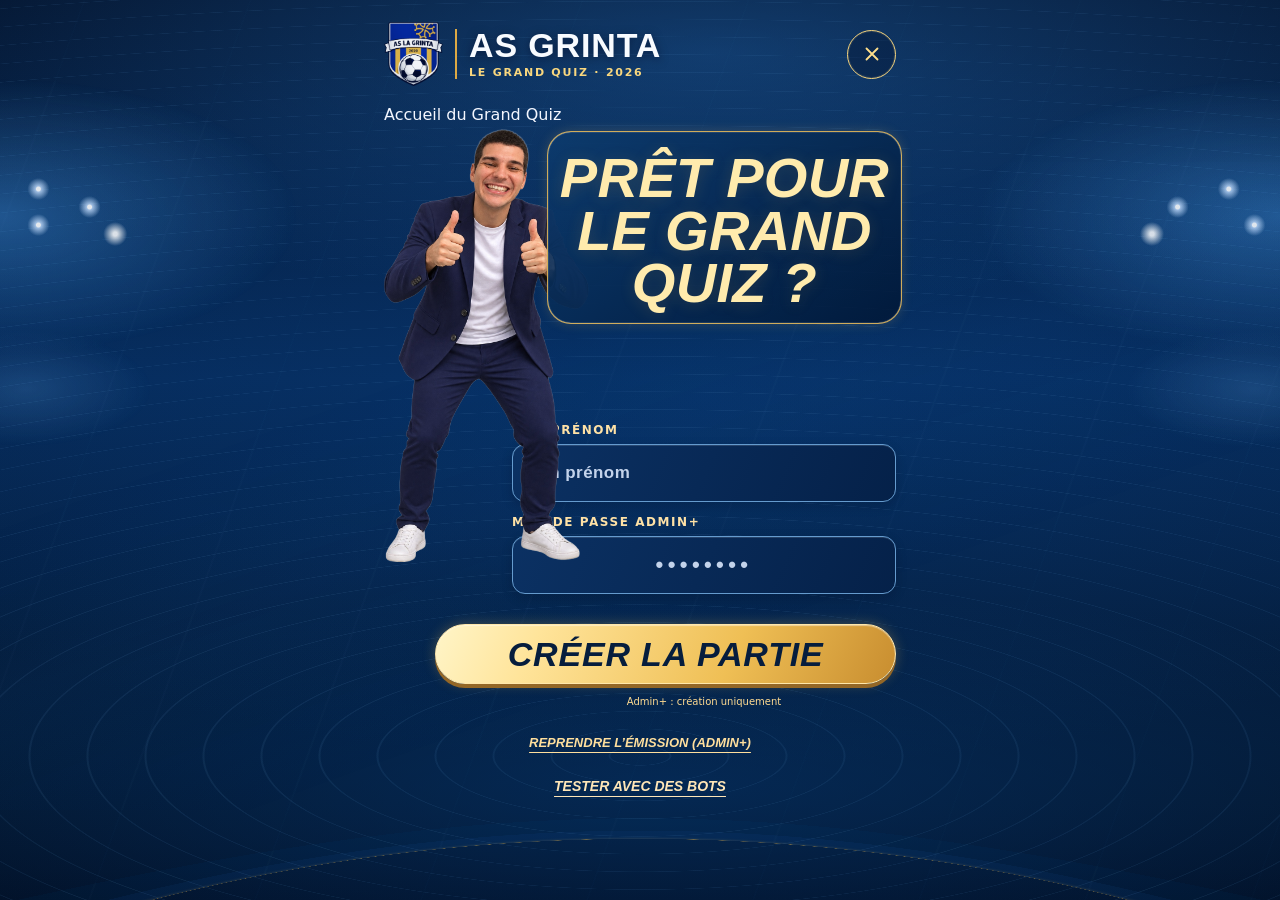
==== commit 0798ec5d: "Grand Quiz invitations: dedicated social preview and controlled screen reader announcements" ====
--- a/grinta-quiz/index.html
+++ b/grinta-quiz/index.html
@@ -4,7 +4,17 @@
   <meta charset="utf-8">
   <meta name="viewport" content="width=device-width,initial-scale=1,viewport-fit=cover">
   <meta name="theme-color" content="#071628">
-  <meta name="description" content="Le Grand Quiz AS Grinta 2026, une soirée, deux mi-temps, un champion.">
+  <meta name="description" content="Le Grand Quiz AS Grinta 2026 : rejoins l'émission avec ton code, réponds aux questions et décroche la coupe !">
+  <meta property="og:type" content="website">
+  <meta property="og:site_name" content="AS Grinta">
+  <meta property="og:title" content="LE GRAND QUIZ · AS GRINTA">
+  <meta property="og:description" content="Une soirée quiz comme à la télé ! Entre ton code dans Le Soulieteur et joue avec l'AS Grinta.">
+  <meta property="og:image" content="https://samihchaa-wq.github.io/Blanc-Manger-Pipo/grinta-quiz/as-grinta-crest.webp">
+  <meta property="og:url" content="https://samihchaa-wq.github.io/Blanc-Manger-Pipo/grinta-quiz/">
+  <meta name="twitter:card" content="summary_large_image">
+  <meta name="twitter:title" content="Le Grand Quiz AS Grinta">
+  <meta name="twitter:description" content="Rejoins l'émission avec ton code de partie !">
+  <meta name="twitter:image" content="https://samihchaa-wq.github.io/Blanc-Manger-Pipo/grinta-quiz/as-grinta-crest.webp">
   <meta name="robots" content="noindex,nofollow,noarchive">
   <meta name="color-scheme" content="dark">
   <title>Grand Quiz AS Grinta 2026</title>
@@ -26,7 +36,8 @@
       </a>
     </header>
     <div id="network-status" role="status" aria-live="polite" hidden>Connexion interrompue. Reconnexion automatique en cours…</div>
-    <main id="app" aria-live="polite"><div class="loading"><div class="spinner" aria-hidden="true"></div><p>Connexion au vestiaire…</p></div></main>
+    <div id="screen-announcer" class="sr-only" role="status" aria-live="polite"></div>
+    <main id="app" aria-live="off"><div class="loading"><div class="spinner" aria-hidden="true"></div><p>Connexion au vestiaire…</p></div></main>
   </div>
   <div id="notice" role="status" aria-live="polite"></div>
 </body>
--- a/grinta-quiz/style.css
+++ b/grinta-quiz/style.css
@@ -1498,3 +1498,81 @@
     width:72%;font-size:clamp(24px,7vw,34px);
   }
 }
+
+/* Network failures remain visible until a successful state refresh. */
+#network-status:not([hidden]){
+  display:block;position:sticky;top:0;z-index:30;
+  margin:4px 0 12px;padding:12px 14px;border:1px solid #f7bb69;
+  border-radius:10px;background:#6c3629;color:#fff5e1;
+  text-align:center;font:700 13px/1.4 'DM Sans',sans-serif;
+}
+.scene[data-screen="expired"] .lost-session{padding:21px 17px}
+.scene[data-screen="expired"] .lost-session p{
+  margin:0 0 20px;color:#f0f4ff;font:600 15px/1.6 'DM Sans',sans-serif;
+}
+.scene[data-screen="expired"] .recovery-link{
+  display:grid;place-items:center;text-decoration:none;min-height:59px;
+}
+
+.scene[data-screen="lobby"] .host-count{
+  white-space:nowrap;color:#d4e0f6;font:700 10px/1.2 'DM Sans',sans-serif;
+}
+.scene[data-screen="lobby"] .section-title{flex-wrap:wrap;column-gap:9px;row-gap:4px}
+
+/* Host rescue is an Admin+ operation, never an alternative guest join route. */
+.scene[data-screen="join"] .host-recovery-link,
+.scene[data-screen="expired"] .host-recovery-link,
+.scene[data-screen="recover-host"] .quiet-link {
+  display:block;width:100%;border:0;padding:12px 5px;margin:15px 0 0;
+  background:transparent;color:#ffdf9d;text-align:center;cursor:pointer;
+  font:italic 800 13px/1.4 'DM Sans',sans-serif;
+}
+.scene[data-screen="recover-host"] .stage-welcome{min-height:220px}
+.scene[data-screen="recover-host"] .stage-copy h2{
+  color:#ffe4a3;font:italic 900 clamp(30px,8vw,46px)/1.04 'Barlow Condensed',sans-serif;
+}
+.scene[data-screen="recover-host"] .host-recovery-description{
+  margin:0 0 17px;color:#edf3ff;font:600 14px/1.55 'DM Sans',sans-serif;
+}
+.scene[data-screen="finished"] .joint-champions{
+  position:relative;z-index:3;width:70%;margin:-2px 0 15px auto;
+  text-align:center;color:#f8d187;font:900 12px/1.4 'DM Sans',sans-serif;
+  letter-spacing:.1em;
+}
+@media(max-width:359px){
+  .scene[data-screen="finished"] .joint-champions{width:72%;font-size:11px}
+}
+
+/* Only the authenticated host sees these optional one-time player access tools. */
+.host-access{
+  margin:24px 0 8px;padding:10px 13px;
+  border:1px solid rgba(248,208,125,.4);border-radius:12px;
+  background:rgba(4,25,55,.78);color:#e7edfa;
+}
+.host-access summary{
+  padding:6px 4px;cursor:pointer;color:#ffe1a4;text-align:center;
+  font:italic 800 13px/1.35 'Barlow Condensed',sans-serif;
+  letter-spacing:.065em;
+}
+.host-access p{font:600 12px/1.5 'DM Sans',sans-serif;color:#c9dcf3;margin:13px 0 12px}
+.host-access-players{display:grid;grid-template-columns:repeat(2,minmax(0,1fr));gap:8px}
+.host-access-players button,.host-access-result button{
+  min-height:42px;padding:8px 10px;border:1px solid #d7ae65;border-radius:9px;
+  background:#123c71;color:#fff4d0;font:700 13px/1.35 'DM Sans',sans-serif;
+  cursor:pointer;overflow-wrap:anywhere;
+}
+.host-access-players button:disabled{opacity:.55;cursor:wait}
+.host-access-result:not(:empty){
+  display:flex;flex-direction:column;align-items:center;gap:7px;
+  margin-top:15px;padding:12px;border-radius:12px;
+  border:1px solid rgba(251,213,145,.78);background:#082d58;text-align:center;
+}
+.host-access-result strong{color:#ffe6aa;font-size:16px}
+.host-access-result span{font:800 10px 'DM Sans',sans-serif;letter-spacing:.1em}
+.host-access-result .handoff-code{
+  color:#fff1bf;font:900 clamp(29px,9vw,43px)/1 'Barlow Condensed',sans-serif;
+  letter-spacing:.12em;
+}
+.host-access-result small{color:#dfecfb;line-height:1.45}
+.host-access-result button{margin-top:7px;min-height:44px;width:100%}
+@media(max-width:359px){.host-access-players{grid-template-columns:minmax(0,1fr)}}
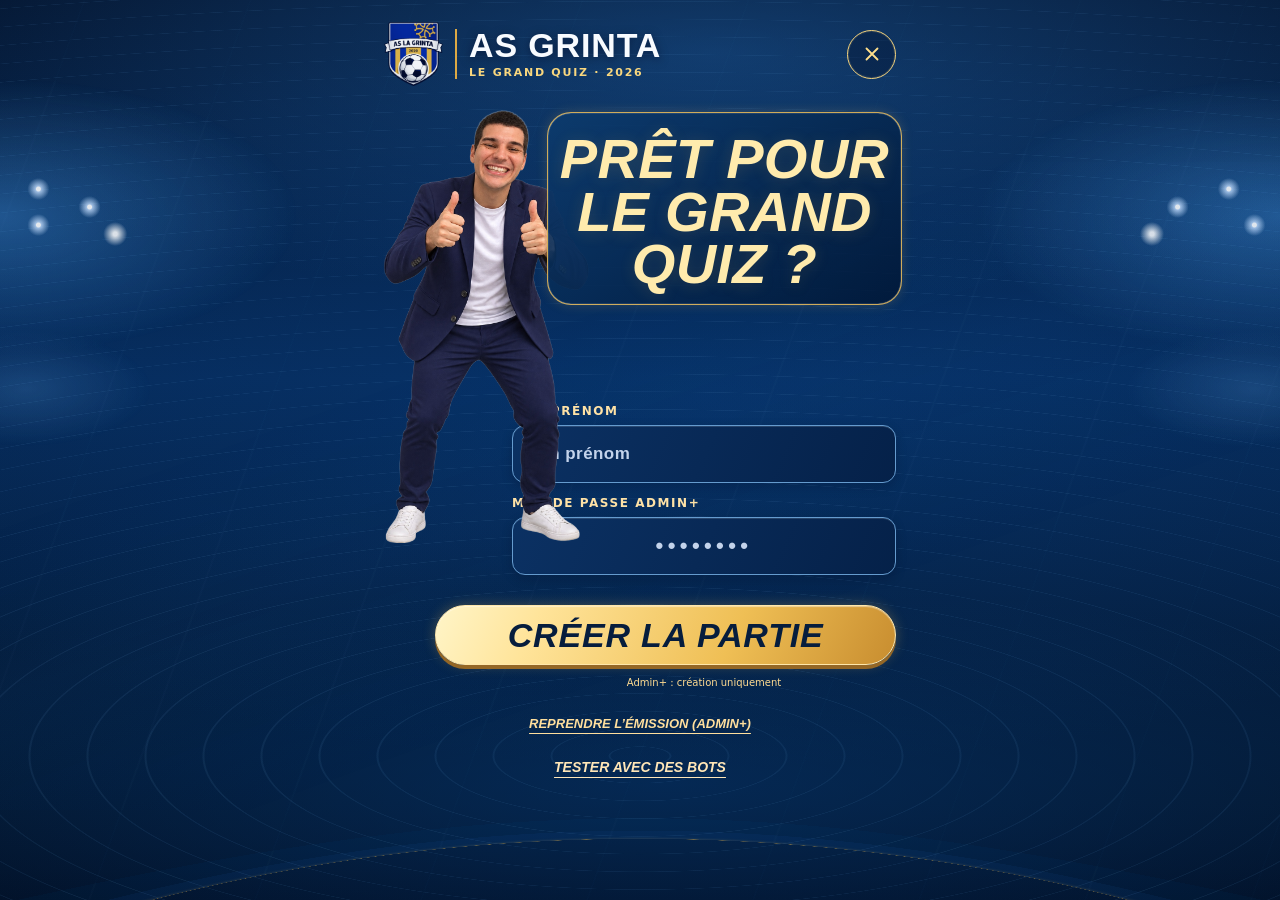
==== commit 1b8a9c10: "Announce phase transitions once without reading every quiz refresh to screen readers" ====
--- a/grinta-quiz/index.html
+++ b/grinta-quiz/index.html
@@ -4,17 +4,7 @@
   <meta charset="utf-8">
   <meta name="viewport" content="width=device-width,initial-scale=1,viewport-fit=cover">
   <meta name="theme-color" content="#071628">
-  <meta name="description" content="Le Grand Quiz AS Grinta 2026 : rejoins l'émission avec ton code, réponds aux questions et décroche la coupe !">
-  <meta property="og:type" content="website">
-  <meta property="og:site_name" content="AS Grinta">
-  <meta property="og:title" content="LE GRAND QUIZ · AS GRINTA">
-  <meta property="og:description" content="Une soirée quiz comme à la télé ! Entre ton code dans Le Soulieteur et joue avec l'AS Grinta.">
-  <meta property="og:image" content="https://samihchaa-wq.github.io/Blanc-Manger-Pipo/grinta-quiz/as-grinta-crest.webp">
-  <meta property="og:url" content="https://samihchaa-wq.github.io/Blanc-Manger-Pipo/grinta-quiz/">
-  <meta name="twitter:card" content="summary_large_image">
-  <meta name="twitter:title" content="Le Grand Quiz AS Grinta">
-  <meta name="twitter:description" content="Rejoins l'émission avec ton code de partie !">
-  <meta name="twitter:image" content="https://samihchaa-wq.github.io/Blanc-Manger-Pipo/grinta-quiz/as-grinta-crest.webp">
+  <meta name="description" content="Le Grand Quiz AS Grinta 2026, une soirée, deux mi-temps, un champion.">
   <meta name="robots" content="noindex,nofollow,noarchive">
   <meta name="color-scheme" content="dark">
   <title>Grand Quiz AS Grinta 2026</title>
@@ -36,8 +26,8 @@
       </a>
     </header>
     <div id="network-status" role="status" aria-live="polite" hidden>Connexion interrompue. Reconnexion automatique en cours…</div>
-    <div id="screen-announcer" class="sr-only" role="status" aria-live="polite"></div>
-    <main id="app" aria-live="off"><div class="loading"><div class="spinner" aria-hidden="true"></div><p>Connexion au vestiaire…</p></div></main>
+    <div id="screen-announcement" class="visually-hidden" role="status" aria-live="polite"></div>
+    <main id="app"><div class="loading"><div class="spinner" aria-hidden="true"></div><p>Connexion au vestiaire…</p></div></main>
   </div>
   <div id="notice" role="status" aria-live="polite"></div>
 </body>
--- a/grinta-quiz/style.css
+++ b/grinta-quiz/style.css
@@ -10,10 +10,10 @@
 .panel{padding:22px;border:1px solid var(--line);border-radius:var(--radius);background:linear-gradient(155deg,rgba(25,56,89,.95),rgba(7,23,43,.96));box-shadow:0 16px 45px #0003,inset 0 1px rgba(255,255,255,.055)}
 .field{display:block;margin:0 0 18px}.field span{display:block;color:#c8d6e6;font-size:10px;letter-spacing:.13em;font-weight:800;margin-bottom:9px;text-transform:uppercase}.field input{width:100%;height:57px;border-radius:12px;border:1px solid #496584;background:#081d36;color:#fff;padding:0 16px;font:600 17px 'DM Sans',sans-serif;outline:0}.field input::placeholder{color:#7691ac}.field input:focus{border-color:var(--gold);box-shadow:0 0 0 3px rgba(233,191,103,.16)}.field input.code{font:800 22px 'Barlow Condensed',sans-serif;letter-spacing:.2em;text-transform:uppercase;text-align:center}.primary{min-height:57px;width:100%;border:0;border-radius:12px;background:linear-gradient(130deg,#f7d887,#ddb25b);box-shadow:0 4px 0 #86632e;cursor:pointer;color:#0b2341;font:900 19px 'Barlow Condensed',sans-serif;letter-spacing:.06em;text-transform:uppercase}.primary:disabled{opacity:.65;cursor:wait}.muted{font-size:13px;color:var(--muted);line-height:1.6}.center{text-align:center}.section-title{display:flex;align-items:center;gap:12px;margin:15px 0}.section-title::after{content:'';flex:1;height:1px;background:var(--line)}.chip{display:inline-flex;align-items:center;gap:5px;border:1px solid #567392;border-radius:999px;padding:7px 13px;background:#102b4b;color:#d7e3ef;font-size:11px;font-weight:800;letter-spacing:.1em;text-transform:uppercase}
 .foot{display:flex;justify-content:space-between;gap:8px;color:#718cab;font:700 10px 'Barlow Condensed',sans-serif;letter-spacing:.15em;margin-top:30px;padding:8px 0}.loading{margin:auto;text-align:center;color:var(--muted)}.spinner{height:42px;width:42px;margin:0 auto 16px;border:3px solid #385778;border-top-color:var(--gold);border-radius:50%;animation:spin .9s linear infinite}
-.timer-line{display:flex;align-items:center;justify-content:space-between;gap:16px;margin:16px 0 11px}.big-timer{font:900 48px/.9 'Barlow Condensed',sans-serif;font-variant-numeric:tabular-nums;color:var(--gold-2)}.big-timer.urgent{color:var(--red)}.bar{height:7px;border-radius:999px;overflow:hidden;background:#09223c}.bar i{height:100%;display:block;width:100%;background:linear-gradient(90deg,#f2cf7a,#e8ad4e);border-radius:inherit;transition:width .12s linear}
+
 .roster{display:grid;grid-template-columns:repeat(2,minmax(0,1fr));gap:9px;padding:0;margin:18px 0;list-style:none}.roster li{display:flex;gap:9px;align-items:center;min-width:0;padding:11px 12px;border:1px solid var(--line);border-radius:12px;background:#102b4aa6;font-size:13px;font-weight:700;overflow-wrap:anywhere}.roster li.me{border-color:#c9a55b}.avatar{display:grid;place-items:center;flex:none;border-radius:50%;background:#274c70;color:var(--gold-2);height:27px;width:27px;font:900 15px 'Barlow Condensed',sans-serif}
 .kicker{display:flex;justify-content:space-between;gap:5px;align-items:center;padding:7px 0;margin-bottom:15px}.kicker>span{font-size:10px;letter-spacing:.12em;font-weight:800;color:var(--gold)}.kicker .pos{font-size:10px;color:var(--muted)}.question-card{padding:22px 19px 25px;border:1px solid rgba(233,191,103,.47);border-radius:21px;background:linear-gradient(155deg,#1c466b,#0d2b4c 65%,#09213d);box-shadow:0 12px 30px #0003}.question-card .number{font-size:11px;font-weight:800;letter-spacing:.18em;color:var(--gold)}.question-card h2{font:800 clamp(27px,7.4vw,39px)/1.16 'Barlow Condensed',sans-serif;text-transform:uppercase;margin:11px 0 0;overflow-wrap:anywhere}.choices{display:grid;gap:11px;margin-top:17px}.choice{min-height:66px;display:flex;align-items:center;gap:13px;width:100%;padding:11px 13px;border:1px solid #3b5a78;border-radius:14px;background:#132e4d;text-align:left;cursor:pointer;color:#f5f8fb;font:700 15px/1.3 'DM Sans',sans-serif}.choice .letter{display:grid;place-items:center;width:39px;height:39px;flex:none;border-radius:10px;background:#24476a;color:var(--gold);font:900 23px 'Barlow Condensed',sans-serif}.choice.selected{border:2px solid var(--gold);background:#294363;padding:10px 12px}.choice.selected .letter{background:var(--gold);color:#072341}.choice:disabled{cursor:default}.choice.correct{background:#13463f;border:2px solid var(--green);padding:10px 12px}.choice.correct .letter{background:var(--green);color:#07312b}.choice.wrong{border:2px solid var(--red);padding:10px 12px;background:#4b2637}.choice.wrong .letter{background:var(--red);color:#43151a}.choice.dim{opacity:.55}.response-note{min-height:33px;text-align:center;padding:13px;color:var(--muted);font-size:12px;font-weight:700}
-.result-status{font:900 42px/.94 'Barlow Condensed',sans-serif;text-transform:uppercase}.result-status.good{color:var(--green)}.result-status.bad{color:var(--red)}.score-gain{margin:12px 0;font:900 46px 'Barlow Condensed',sans-serif;color:var(--gold-2)}.small-list{margin:0;padding:0;list-style:none}.small-list li{display:flex;align-items:center;gap:10px;border-bottom:1px solid var(--line);padding:12px 2px;font-size:14px}.small-list li:last-child{border-bottom:0}.small-list li.you{color:var(--gold)}.small-list .rank-no{color:var(--muted);font:800 20px 'Barlow Condensed',sans-serif;width:24px}.small-list .rank-name{flex:1;font-weight:700}.small-list b{font:900 23px 'Barlow Condensed',sans-serif}.metric{display:flex;flex-direction:column;gap:8px;padding:18px;text-align:center}.metric .number{font:900 88px/.9 'Barlow Condensed',sans-serif;color:var(--gold-2)}.metric span{color:var(--muted);font-size:12px}.countdown-hint{font:700 14px 'DM Sans',sans-serif;color:var(--muted)}.podium{display:flex;align-items:flex-end;justify-content:center;gap:8px;margin:25px 0 15px}.pod{flex:1;min-width:0;display:flex;flex-direction:column;align-items:center;gap:6px;max-width:134px}.pod .circle{display:grid;place-items:center;width:55px;height:55px;border:2px solid var(--gold);border-radius:50%;background:#204466;color:var(--gold);font:900 23px 'Barlow Condensed',sans-serif}.pod .name{font-size:12px;font-weight:800;text-align:center;overflow-wrap:anywhere}.pod .step{display:grid;place-items:center;width:100%;height:75px;border-radius:12px 12px 3px 3px;background:#1a3c5b;color:var(--gold);font:900 40px 'Barlow Condensed',sans-serif;border:1px solid #3a5d7c}.pod.first .step{height:118px;background:linear-gradient(180deg,#8f722f,#463b2d);color:#ffe4a6;border-color:#d7b86f}.pod.third .step{height:56px}.pod .points{font:800 15px 'Barlow Condensed',sans-serif;color:var(--muted)}
+.result-status{font:900 42px/.94 'Barlow Condensed',sans-serif;text-transform:uppercase}.result-status.good{color:var(--green)}.result-status.bad{color:var(--red)}.small-list{margin:0;padding:0;list-style:none}.small-list li{display:flex;align-items:center;gap:10px;border-bottom:1px solid var(--line);padding:12px 2px;font-size:14px}.small-list li:last-child{border-bottom:0}.small-list li.you{color:var(--gold)}.small-list .rank-no{color:var(--muted);font:800 20px 'Barlow Condensed',sans-serif;width:24px}.small-list .rank-name{flex:1;font-weight:700}.small-list b{font:900 23px 'Barlow Condensed',sans-serif}.podium{display:flex;align-items:flex-end;justify-content:center;gap:8px;margin:25px 0 15px}.pod{flex:1;min-width:0;display:flex;flex-direction:column;align-items:center;gap:6px;max-width:134px}.pod .circle{display:grid;place-items:center;width:55px;height:55px;border:2px solid var(--gold);border-radius:50%;background:#204466;color:var(--gold);font:900 23px 'Barlow Condensed',sans-serif}.pod .name{font-size:12px;font-weight:800;text-align:center;overflow-wrap:anywhere}.pod .step{display:grid;place-items:center;width:100%;height:75px;border-radius:12px 12px 3px 3px;background:#1a3c5b;color:var(--gold);font:900 40px 'Barlow Condensed',sans-serif;border:1px solid #3a5d7c}.pod.first .step{height:118px;background:linear-gradient(180deg,#8f722f,#463b2d);color:#ffe4a6;border-color:#d7b86f}.pod.third .step{height:56px}.pod .points{font:800 15px 'Barlow Condensed',sans-serif;color:var(--muted)}
 #notice{position:fixed;z-index:10;bottom:max(22px,env(safe-area-inset-bottom));left:50%;transform:translate(-50%,100px);max-width:min(90vw,460px);width:max-content;background:#e9bf67;color:#06213d;padding:13px 18px;border-radius:12px;font-size:13px;font-weight:800;box-shadow:0 9px 40px #0008;opacity:0;transition:transform .25s,opacity .25s}#notice.visible{transform:translate(-50%,0);opacity:1}
 @keyframes rise{from{opacity:0;transform:translateY(12px)}to{opacity:1;transform:translateY(0)}}@keyframes spin{to{transform:rotate(360deg)}}
 @media(min-height:830px){.hero{padding-top:38px}.panel{padding:25px}}
@@ -78,8 +78,6 @@
 .answer-reveal span{font-size:10px;letter-spacing:.08em;font-weight:800;color:var(--muted)}
 .answer-reveal strong{font:800 18px/1.25 'DM Sans',sans-serif;flex:1 1 55%;overflow-wrap:anywhere}
 .answer-reveal b{font:900 18px 'Barlow Condensed',sans-serif;color:var(--gold-2)}
-.scene[data-screen="question"] .timer-line{margin:3px 0}
-.scene[data-screen="question"] .big-timer{font-size:37px}
 .scene[data-screen="question"] .kicker{margin-bottom:5px}
 .scene[data-screen="question"] .question-card{padding:13px}
 .scene[data-screen="question"] .question-card h2{font-size:clamp(23px,7vw,34px);margin:0}
@@ -1576,3 +1574,70 @@
 .host-access-result small{color:#dfecfb;line-height:1.45}
 .host-access-result button{margin-top:7px;min-height:44px;width:100%}
 @media(max-width:359px){.host-access-players{grid-template-columns:minmax(0,1fr)}}
+
+/* Préparation finale : écrans de transition et sécurisation des commandes manuelles. */
+.scene[data-screen="intro"] .intro-announcement{
+  position:relative;z-index:2;margin:8px 0 16px 29%;width:71%;
+  padding:15px 12px;border:1.5px solid var(--show-gold);
+  border-radius:17px;background:linear-gradient(145deg,#0b3571,#061e43);
+  text-align:center;box-shadow:0 0 20px rgba(247,188,76,.12);
+}
+.intro-announcement span{
+  display:block;color:#f4d697;font:800 10px/1.4 'DM Sans',sans-serif;
+  letter-spacing:.16em;
+}
+.intro-announcement strong{
+  display:block;margin:7px auto;color:#fff0c5;
+  font:italic 900 clamp(24px,6.2vw,34px)/1.1 'Barlow Condensed',sans-serif;
+}
+.intro-announcement p{
+  color:#e4ecf9;margin:11px 0 0;font:600 12px/1.45 'DM Sans',sans-serif;
+}
+.early-reveal-confirm{
+  margin:11px 0;padding:14px;
+  border:1.5px solid #ffcd79;border-radius:13px;
+  background:linear-gradient(145deg,#603a28,#3d2740);
+  box-shadow:0 0 15px rgba(240,180,79,.10);
+}
+.early-reveal-confirm[hidden]{display:none!important}
+.early-reveal-confirm p{
+  margin:0 0 12px;text-align:center;color:#fff3de;
+  font:700 13px/1.5 'DM Sans',sans-serif;
+}
+.early-reveal-actions{display:grid;grid-template-columns:1fr 1fr;gap:9px}
+.early-reveal-actions button{
+  min-height:48px;padding:10px 8px;border:1px solid #e4bc7b;
+  border-radius:10px;background:#183b66;color:#fff2d4;
+  font:800 12px/1.35 'DM Sans',sans-serif;cursor:pointer;
+}
+.early-reveal-actions [data-confirm-reveal]{
+  background:#c59745;color:#122a48;border-color:#ffe0a4;
+}
+.early-reveal-actions button:focus-visible,.host-next:focus-visible{
+  outline:3px solid #fff5dc;outline-offset:3px;
+}
+.scene[data-screen="finished"] .podium--1{
+  width:57%;justify-content:center;margin-right:0;margin-left:auto;
+}
+.scene[data-screen="finished"] .podium--2{width:72%;justify-content:center}
+.scene[data-screen="finished"] .podium--1 .pod{width:100%;flex:0 1 134px}
+.scene[data-screen="finished"] .podium--2 .pod{flex:1 1 0}
+.scene[data-screen="finished"] .pod .name{
+  max-width:100%;font-size:clamp(11px,3vw,14px);line-height:1.25;
+  overflow-wrap:anywhere;hyphens:auto;
+}
+.scene[data-screen="finished"] .champion-name{text-wrap:balance}
+.scene[data-screen="halftime"] .halftime-stat strong{
+  overflow-wrap:anywhere;font-size:clamp(29px,8vw,49px);
+}
+.scene[data-screen="halftime"] .halftime-stat .stat-caption{
+  overflow-wrap:anywhere;line-height:1.4;
+}
+@media(max-width:359px){
+  .early-reveal-actions{grid-template-columns:1fr}
+  .scene[data-screen="intro"] .intro-announcement{padding:12px 8px}
+  .scene[data-screen="finished"] .podium--1{width:63%}
+}
+@media(prefers-reduced-motion:reduce){
+  .early-reveal-confirm{animation:none!important}
+}
